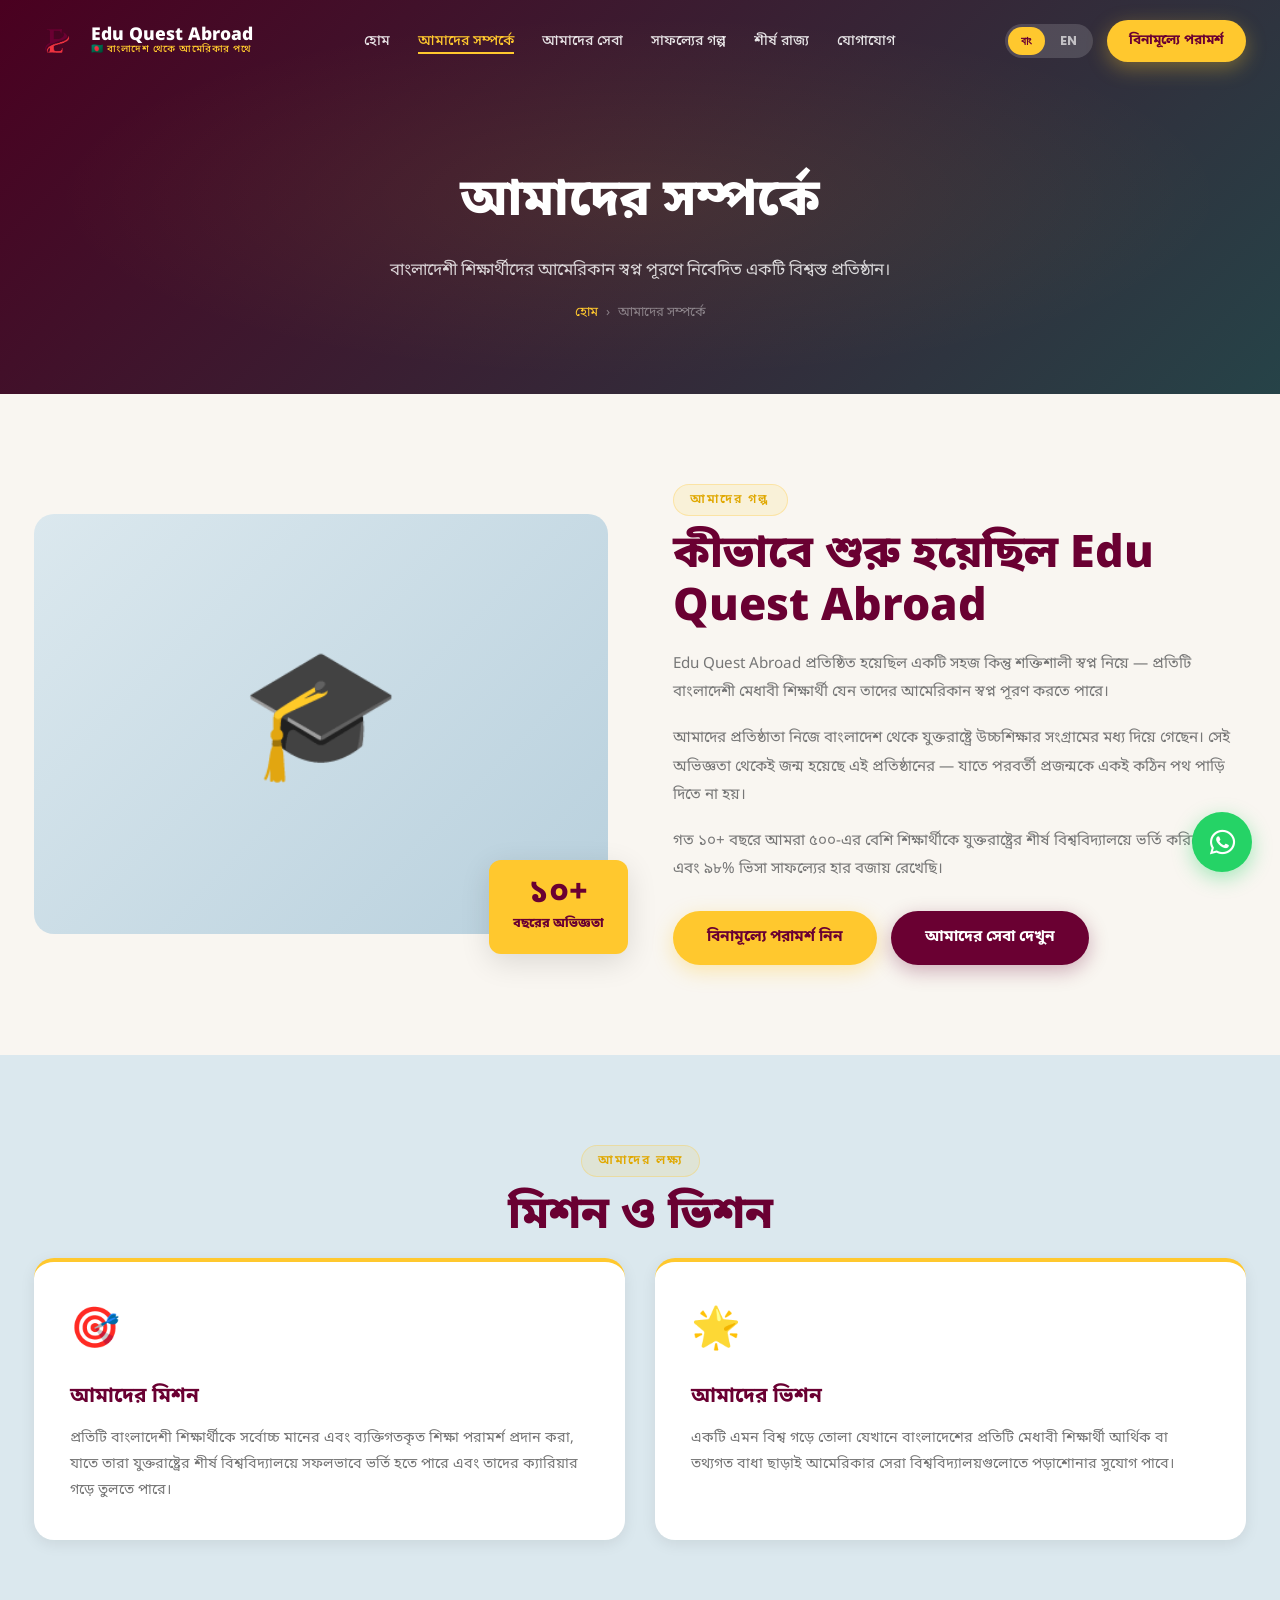
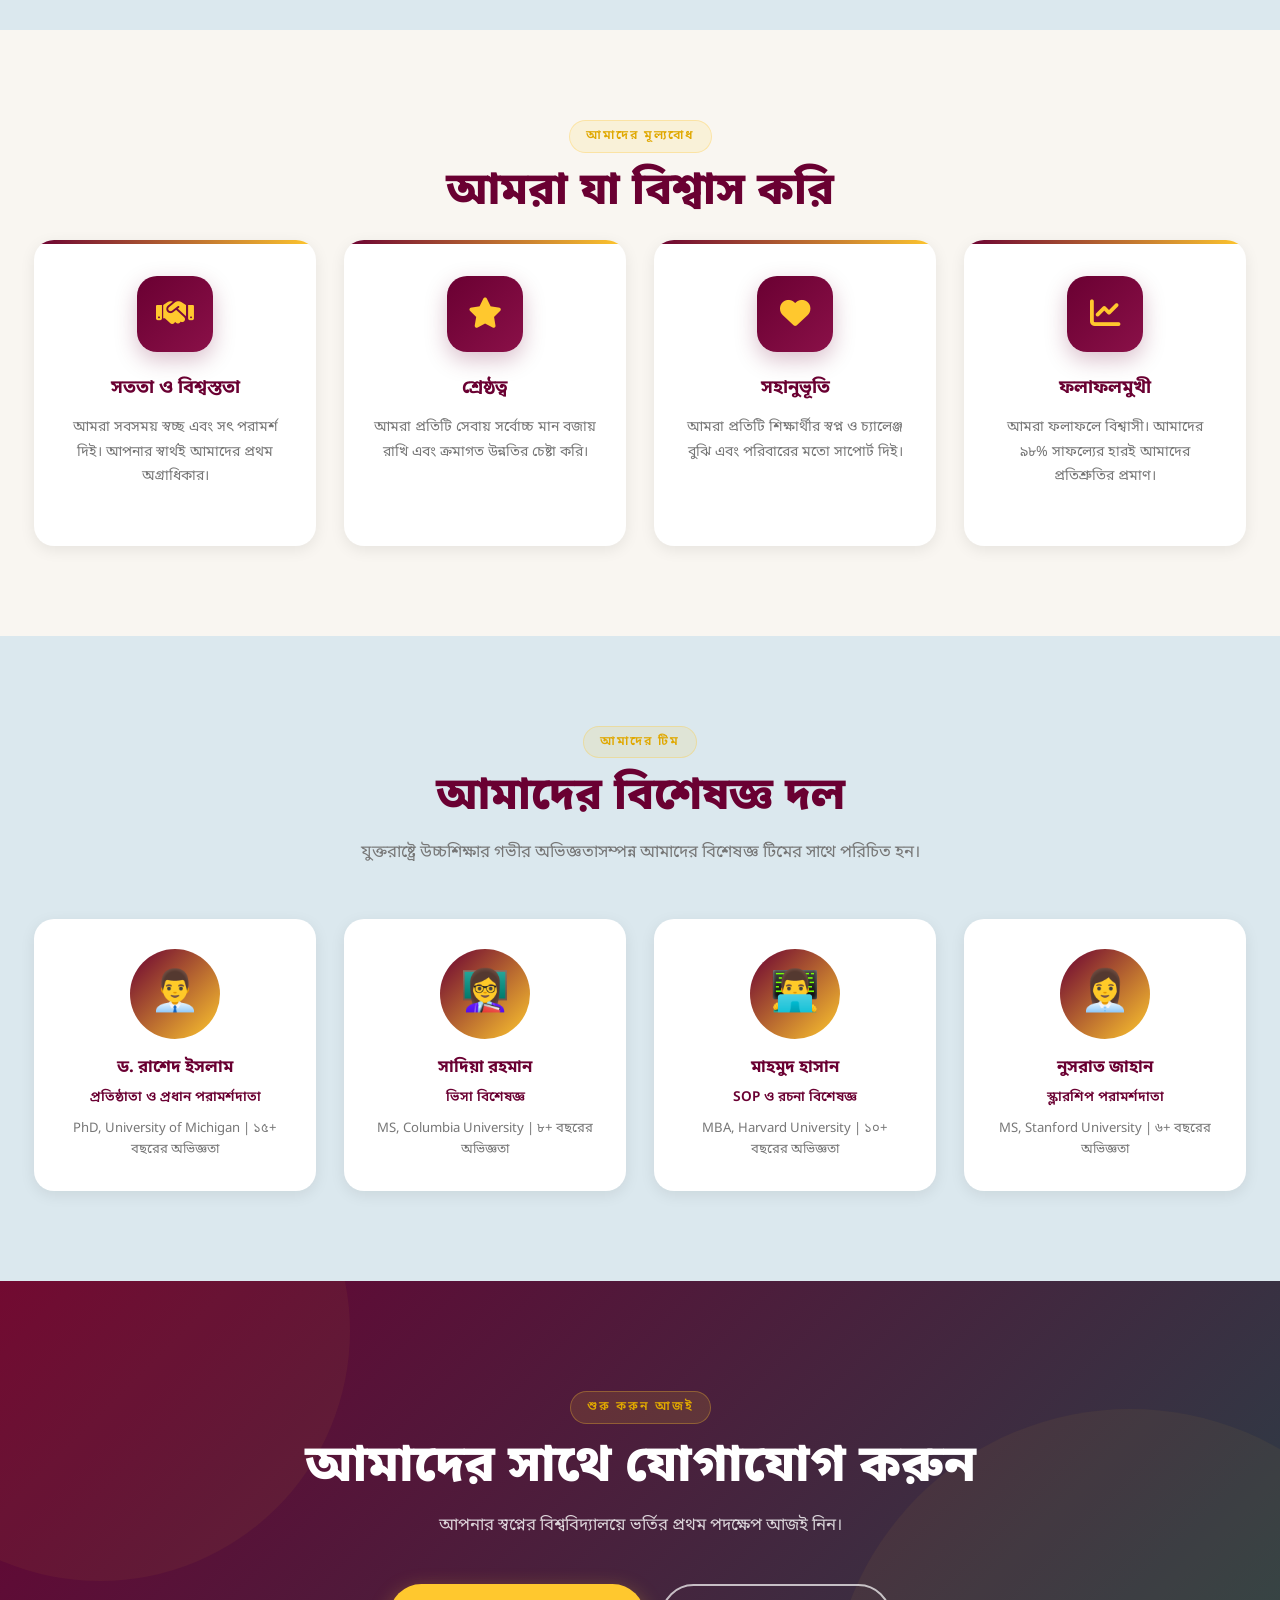
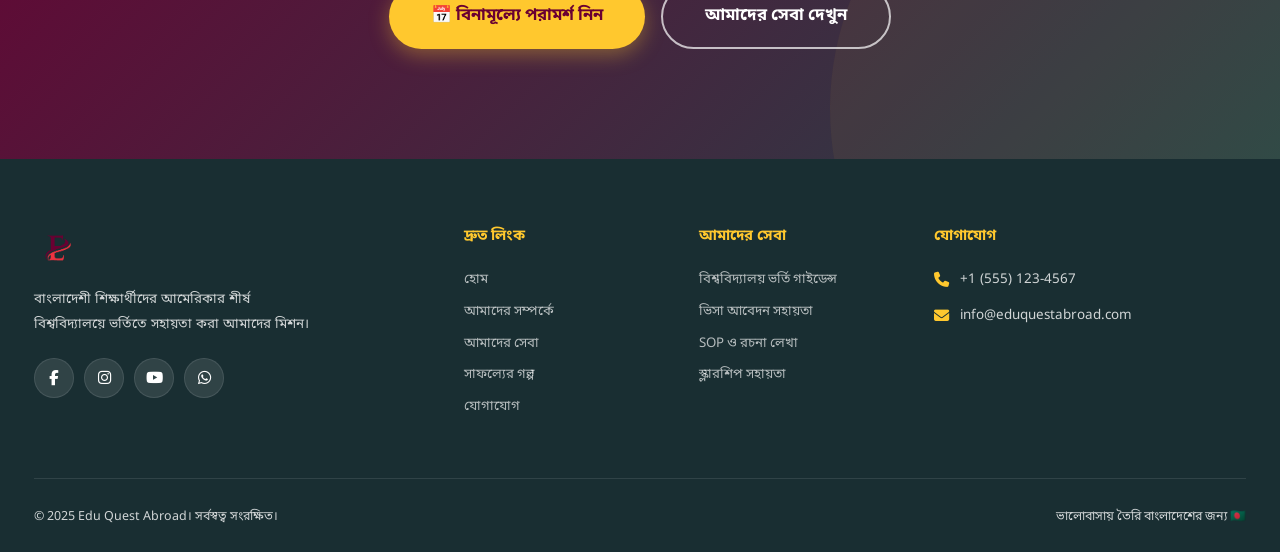
==== about.html @ dee0f1f0 "Initial commit — EduQuestAbroad website 6-page HTML/CSS/JS website for Edu Quest Abroad consultancy." ====
<!DOCTYPE html>
<html lang="bn">
<head>
  <meta charset="UTF-8" />
  <meta name="viewport" content="width=device-width, initial-scale=1.0" />
  <meta name="description" content="Edu Quest Abroad সম্পর্কে জানুন — আমাদের মিশন, ভিশন এবং অভিজ্ঞ টিম।" />
  <title>আমাদের সম্পর্কে | Edu Quest Abroad</title>
  <link rel="icon" type="image/png" href="Edu Quest Logo.png" />
  <link rel="preconnect" href="https://fonts.googleapis.com" />
  <link href="https://fonts.googleapis.com/css2?family=Noto+Sans+Bengali:wght@300;400;500;600;700;800&family=Poppins:wght@300;400;500;600;700;800&display=swap" rel="stylesheet" />
  <link rel="stylesheet" href="https://cdnjs.cloudflare.com/ajax/libs/font-awesome/6.5.0/css/all.min.css" />
  <link rel="stylesheet" href="assets/css/style.css" />
</head>
<body>

<!-- NAVBAR -->
<nav id="navbar">
  <div class="container nav-wrap">
    <a href="index.html" class="nav-logo">
      <img src="Edu Quest Logo Transparent.png" alt="Edu Quest Abroad Logo" />
      <div class="nav-logo-text">
        <span class="logo-name">Edu Quest Abroad</span>
        <span class="logo-sub" data-i18n="hero-badge">🇧🇩 বাংলাদেশ থেকে আমেরিকার পথে</span>
      </div>
    </a>
    <ul class="nav-links">
      <li><a href="index.html"            data-i18n="nav-home">হোম</a></li>
      <li><a href="about.html"            data-i18n="nav-about" class="active">আমাদের সম্পর্কে</a></li>
      <li><a href="services.html"         data-i18n="nav-services">আমাদের সেবা</a></li>
      <li><a href="success-stories.html"  data-i18n="nav-stories">সাফল্যের গল্প</a></li>
      <li><a href="top-states.html"       data-i18n="nav-states">শীর্ষ রাজ্য</a></li>
      <li><a href="contact.html"          data-i18n="nav-contact">যোগাযোগ</a></li>
    </ul>
    <div class="nav-right">
      <div class="lang-toggle">
        <button class="lang-btn active" data-lang="bn">বাং</button>
        <button class="lang-btn"        data-lang="en">EN</button>
      </div>
      <a href="contact.html" class="btn btn-gold nav-cta" data-i18n="nav-cta">বিনামূল্যে পরামর্শ</a>
      <button class="hamburger" id="hamburger"><span></span><span></span><span></span></button>
    </div>
  </div>
</nav>

<!-- Mobile Nav -->
<div class="mobile-nav" id="mobile-nav">
  <button class="mobile-nav-close" id="mobile-close">✕</button>
  <a href="index.html"           data-i18n="nav-home">হোম</a>
  <a href="about.html"           data-i18n="nav-about">আমাদের সম্পর্কে</a>
  <a href="services.html"        data-i18n="nav-services">আমাদের সেবা</a>
  <a href="success-stories.html" data-i18n="nav-stories">সাফল্যের গল্প</a>
  <a href="top-states.html"      data-i18n="nav-states">শীর্ষ রাজ্য</a>
  <a href="contact.html"         data-i18n="nav-contact">যোগাযোগ</a>
  <div class="mobile-lang">
    <button class="lang-btn active" data-lang="bn">বাংলা</button>
    <button class="lang-btn"        data-lang="en">English</button>
  </div>
</div>

<!-- PAGE HERO -->
<section class="page-hero">
  <div class="container">
    <h1>আমাদের সম্পর্কে</h1>
    <p>বাংলাদেশী শিক্ষার্থীদের আমেরিকান স্বপ্ন পূরণে নিবেদিত একটি বিশ্বস্ত প্রতিষ্ঠান।</p>
    <div class="breadcrumb">
      <a href="index.html" data-i18n="nav-home">হোম</a>
      <span>›</span>
      <span data-i18n="nav-about">আমাদের সম্পর্কে</span>
    </div>
  </div>
</section>

<!-- OUR STORY -->
<section class="section-pad" style="background:var(--beige);">
  <div class="container">
    <div class="about-story">
      <div class="about-img-wrap reveal from-left">
        <div style="width:100%;height:420px;background:linear-gradient(135deg,var(--pale-blue),#b8d0dd);border-radius:20px;display:flex;align-items:center;justify-content:center;font-size:8rem;">🎓</div>
        <div class="about-badge-float">
          <span class="num">১০+</span>
          <span class="lbl">বছরের অভিজ্ঞতা</span>
        </div>
      </div>
      <div class="reveal from-right">
        <span class="section-eyebrow">আমাদের গল্প</span>
        <h2 class="section-title" style="text-align:left;">কীভাবে শুরু হয়েছিল Edu Quest Abroad</h2>
        <p style="color:var(--gray);line-height:1.85;margin-bottom:18px;font-size:.95rem;">
          Edu Quest Abroad প্রতিষ্ঠিত হয়েছিল একটি সহজ কিন্তু শক্তিশালী স্বপ্ন নিয়ে — প্রতিটি বাংলাদেশী মেধাবী শিক্ষার্থী যেন তাদের আমেরিকান স্বপ্ন পূরণ করতে পারে।
        </p>
        <p style="color:var(--gray);line-height:1.85;margin-bottom:18px;font-size:.95rem;">
          আমাদের প্রতিষ্ঠাতা নিজে বাংলাদেশ থেকে যুক্তরাষ্ট্রে উচ্চশিক্ষার সংগ্রামের মধ্য দিয়ে গেছেন। সেই অভিজ্ঞতা থেকেই জন্ম হয়েছে এই প্রতিষ্ঠানের — যাতে পরবর্তী প্রজন্মকে একই কঠিন পথ পাড়ি দিতে না হয়।
        </p>
        <p style="color:var(--gray);line-height:1.85;font-size:.95rem;">
          গত ১০+ বছরে আমরা ৫০০-এর বেশি শিক্ষার্থীকে যুক্তরাষ্ট্রের শীর্ষ বিশ্ববিদ্যালয়ে ভর্তি করিয়েছি এবং ৯৮% ভিসা সাফল্যের হার বজায় রেখেছি।
        </p>
        <div style="display:flex;gap:14px;margin-top:28px;flex-wrap:wrap;">
          <a href="contact.html" class="btn btn-gold">বিনামূল্যে পরামর্শ নিন</a>
          <a href="services.html" class="btn btn-maroon">আমাদের সেবা দেখুন</a>
        </div>
      </div>
    </div>
  </div>
</section>

<!-- MISSION & VISION -->
<section class="section-pad" style="background:var(--pale-blue);">
  <div class="container">
    <div class="text-center">
      <span class="section-eyebrow">আমাদের লক্ষ্য</span>
      <h2 class="section-title">মিশন ও ভিশন</h2>
    </div>
    <div class="mv-grid" style="margin-top:10px;">
      <div class="mv-card reveal">
        <div class="mv-icon">🎯</div>
        <h3>আমাদের মিশন</h3>
        <p>প্রতিটি বাংলাদেশী শিক্ষার্থীকে সর্বোচ্চ মানের এবং ব্যক্তিগতকৃত শিক্ষা পরামর্শ প্রদান করা, যাতে তারা যুক্তরাষ্ট্রের শীর্ষ বিশ্ববিদ্যালয়ে সফলভাবে ভর্তি হতে পারে এবং তাদের ক্যারিয়ার গড়ে তুলতে পারে।</p>
      </div>
      <div class="mv-card reveal d-2">
        <div class="mv-icon">🌟</div>
        <h3>আমাদের ভিশন</h3>
        <p>একটি এমন বিশ্ব গড়ে তোলা যেখানে বাংলাদেশের প্রতিটি মেধাবী শিক্ষার্থী আর্থিক বা তথ্যগত বাধা ছাড়াই আমেরিকার সেরা বিশ্ববিদ্যালয়গুলোতে পড়াশোনার সুযোগ পাবে।</p>
      </div>
    </div>
  </div>
</section>

<!-- VALUES -->
<section class="section-pad" style="background:var(--beige);">
  <div class="container">
    <div class="text-center">
      <span class="section-eyebrow">আমাদের মূল্যবোধ</span>
      <h2 class="section-title">আমরা যা বিশ্বাস করি</h2>
    </div>
    <div class="services-grid" style="margin-top:20px;">
      <div class="service-card reveal">
        <div class="svc-icon-wrap"><i class="fas fa-handshake"></i></div>
        <h3 class="svc-title">সততা ও বিশ্বস্ততা</h3>
        <p class="svc-desc">আমরা সবসময় স্বচ্ছ এবং সৎ পরামর্শ দিই। আপনার স্বার্থই আমাদের প্রথম অগ্রাধিকার।</p>
      </div>
      <div class="service-card reveal d-1">
        <div class="svc-icon-wrap"><i class="fas fa-star"></i></div>
        <h3 class="svc-title">শ্রেষ্ঠত্ব</h3>
        <p class="svc-desc">আমরা প্রতিটি সেবায় সর্বোচ্চ মান বজায় রাখি এবং ক্রমাগত উন্নতির চেষ্টা করি।</p>
      </div>
      <div class="service-card reveal d-2">
        <div class="svc-icon-wrap"><i class="fas fa-heart"></i></div>
        <h3 class="svc-title">সহানুভূতি</h3>
        <p class="svc-desc">আমরা প্রতিটি শিক্ষার্থীর স্বপ্ন ও চ্যালেঞ্জ বুঝি এবং পরিবারের মতো সাপোর্ট দিই।</p>
      </div>
      <div class="service-card reveal d-3">
        <div class="svc-icon-wrap"><i class="fas fa-chart-line"></i></div>
        <h3 class="svc-title">ফলাফলমুখী</h3>
        <p class="svc-desc">আমরা ফলাফলে বিশ্বাসী। আমাদের ৯৮% সাফল্যের হারই আমাদের প্রতিশ্রুতির প্রমাণ।</p>
      </div>
    </div>
  </div>
</section>

<!-- TEAM -->
<section class="section-pad" style="background:var(--pale-blue);">
  <div class="container">
    <div class="text-center">
      <span class="section-eyebrow">আমাদের টিম</span>
      <h2 class="section-title">আমাদের বিশেষজ্ঞ দল</h2>
      <p class="section-sub">যুক্তরাষ্ট্রে উচ্চশিক্ষার গভীর অভিজ্ঞতাসম্পন্ন আমাদের বিশেষজ্ঞ টিমের সাথে পরিচিত হন।</p>
    </div>
    <div class="team-grid">
      <div class="team-card reveal">
        <div class="team-avatar">👨‍💼</div>
        <h4>ড. রাশেদ ইসলাম</h4>
        <p style="color:var(--maroon);font-weight:600;font-size:.85rem;">প্রতিষ্ঠাতা ও প্রধান পরামর্শদাতা</p>
        <p style="font-size:.82rem;color:var(--gray);margin-top:8px;">PhD, University of Michigan | ১৫+ বছরের অভিজ্ঞতা</p>
      </div>
      <div class="team-card reveal d-1">
        <div class="team-avatar">👩‍🏫</div>
        <h4>সাদিয়া রহমান</h4>
        <p style="color:var(--maroon);font-weight:600;font-size:.85rem;">ভিসা বিশেষজ্ঞ</p>
        <p style="font-size:.82rem;color:var(--gray);margin-top:8px;">MS, Columbia University | ৮+ বছরের অভিজ্ঞতা</p>
      </div>
      <div class="team-card reveal d-2">
        <div class="team-avatar">👨‍💻</div>
        <h4>মাহমুদ হাসান</h4>
        <p style="color:var(--maroon);font-weight:600;font-size:.85rem;">SOP ও রচনা বিশেষজ্ঞ</p>
        <p style="font-size:.82rem;color:var(--gray);margin-top:8px;">MBA, Harvard University | ১০+ বছরের অভিজ্ঞতা</p>
      </div>
      <div class="team-card reveal d-3">
        <div class="team-avatar">👩‍💼</div>
        <h4>নুসরাত জাহান</h4>
        <p style="color:var(--maroon);font-weight:600;font-size:.85rem;">স্কলারশিপ পরামর্শদাতা</p>
        <p style="font-size:.82rem;color:var(--gray);margin-top:8px;">MS, Stanford University | ৬+ বছরের অভিজ্ঞতা</p>
      </div>
    </div>
  </div>
</section>

<!-- CTA -->
<section id="cta-final">
  <div class="container cta-inner">
    <span class="section-eyebrow">শুরু করুন আজই</span>
    <h2 class="section-title" style="color:white;">আমাদের সাথে যোগাযোগ করুন</h2>
    <p class="section-sub" style="color:rgba(255,255,255,.8);">আপনার স্বপ্নের বিশ্ববিদ্যালয়ে ভর্তির প্রথম পদক্ষেপ আজই নিন।</p>
    <div class="cta-btns">
      <a href="contact.html" class="btn btn-gold btn-lg">📅 বিনামূল্যে পরামর্শ নিন</a>
      <a href="services.html" class="btn btn-outline-white btn-lg">আমাদের সেবা দেখুন</a>
    </div>
  </div>
</section>

<!-- FOOTER -->
<footer>
  <div class="container">
    <div class="footer-top">
      <div class="footer-about">
        <img src="Edu Quest Logo Transparent.png" alt="Edu Quest Abroad" class="footer-logo" />
        <p data-i18n="foot-about">বাংলাদেশী শিক্ষার্থীদের আমেরিকার শীর্ষ বিশ্ববিদ্যালয়ে ভর্তিতে সহায়তা করা আমাদের মিশন।</p>
        <div class="footer-socials">
          <a href="#" class="soc-btn"><i class="fab fa-facebook-f"></i></a>
          <a href="#" class="soc-btn"><i class="fab fa-instagram"></i></a>
          <a href="#" class="soc-btn"><i class="fab fa-youtube"></i></a>
          <a href="#" class="soc-btn"><i class="fab fa-whatsapp"></i></a>
        </div>
      </div>
      <div>
        <h4 class="footer-heading" data-i18n="foot-links-h">দ্রুত লিংক</h4>
        <div class="footer-links">
          <a href="index.html"           data-i18n="nav-home">হোম</a>
          <a href="about.html"           data-i18n="nav-about">আমাদের সম্পর্কে</a>
          <a href="services.html"        data-i18n="nav-services">আমাদের সেবা</a>
          <a href="success-stories.html" data-i18n="nav-stories">সাফল্যের গল্প</a>
          <a href="contact.html"         data-i18n="nav-contact">যোগাযোগ</a>
        </div>
      </div>
      <div>
        <h4 class="footer-heading" data-i18n="foot-svc-h">আমাদের সেবা</h4>
        <div class="footer-links">
          <a href="services.html" data-i18n="svc-1-title">বিশ্ববিদ্যালয় ভর্তি গাইডেন্স</a>
          <a href="services.html" data-i18n="svc-2-title">ভিসা আবেদন সহায়তা</a>
          <a href="services.html" data-i18n="svc-3-title">SOP ও রচনা লেখা</a>
          <a href="services.html" data-i18n="svc-4-title">স্কলারশিপ সহায়তা</a>
        </div>
      </div>
      <div>
        <h4 class="footer-heading" data-i18n="foot-contact-h">যোগাযোগ</h4>
        <div class="contact-line"><i class="fas fa-phone"></i><span>+1 (555) 123-4567</span></div>
        <div class="contact-line"><i class="fas fa-envelope"></i><span>info@eduquestabroad.com</span></div>
      </div>
    </div>
    <div class="footer-bottom">
      <p data-i18n="foot-copy">© 2025 Edu Quest Abroad। সর্বস্বত্ব সংরক্ষিত।</p>
      <p data-i18n="foot-made">ভালোবাসায় তৈরি বাংলাদেশের জন্য 🇧🇩</p>
    </div>
  </div>
</footer>

<a href="https://wa.me/1234567890" class="wa-float" target="_blank"><i class="fab fa-whatsapp"></i></a>
<script src="assets/js/main.js"></script>
</body>
</html>
---- assets/css/style.css ----
/* ============================================================
   EduQuestAbroad — Main Stylesheet
   Color Palette:
   Maroon: #6A0032 | Gold: #FFC82E | Teal: #264348
   Charcoal: #333333 | Beige: #F9F6F1 | Pale Blue: #DBE8EE
   ============================================================ */

@import url('https://fonts.googleapis.com/css2?family=Noto+Sans+Bengali:wght@300;400;500;600;700;800&family=Poppins:wght@300;400;500;600;700;800&display=swap');

/* ─── ROOT VARIABLES ─────────────────────────────────────── */
:root {
  --maroon:      #6A0032;
  --maroon-d:    #4A0020;
  --maroon-l:    #8A1048;
  --gold:        #FFC82E;
  --gold-d:      #E0A800;
  --gold-l:      #FFD75E;
  --teal:        #264348;
  --teal-d:      #192e32;
  --teal-l:      #3a6068;
  --charcoal:    #333333;
  --beige:       #F9F6F1;
  --pale-blue:   #DBE8EE;
  --white:       #FFFFFF;
  --gray:        #777777;
  --gray-l:      #f0f0f0;

  --font-en:     'Poppins', sans-serif;
  --font-bn:     'Noto Sans Bengali', 'Poppins', sans-serif;

  --radius:      12px;
  --radius-lg:   20px;
  --radius-xl:   30px;
  --transition:  all 0.3s ease;
  --shadow-sm:   0 4px 15px rgba(0,0,0,.08);
  --shadow-md:   0 8px 30px rgba(0,0,0,.12);
  --shadow-lg:   0 20px 60px rgba(0,0,0,.18);
}

/* ─── RESET ──────────────────────────────────────────────── */
*, *::before, *::after { margin: 0; padding: 0; box-sizing: border-box; }
html   { scroll-behavior: smooth; font-size: 16px; }
body   { font-family: var(--font-bn); color: var(--charcoal); background: var(--beige); overflow-x: hidden; line-height: 1.65; }
img    { max-width: 100%; height: auto; display: block; }
a      { text-decoration: none; color: inherit; }
ul, ol { list-style: none; }
button { cursor: pointer; border: none; outline: none; background: none; }
input, textarea, select { outline: none; font-family: inherit; }

/* ─── UTILITIES ──────────────────────────────────────────── */
.container     { max-width: 1260px; margin: 0 auto; padding: 0 24px; }
.section-pad   { padding: 90px 0; }
.text-center   { text-align: center; }
.text-gold     { color: var(--gold); }
.text-maroon   { color: var(--maroon); }
.text-white    { color: var(--white); }
.fw-700        { font-weight: 700; }

.section-eyebrow {
  display: inline-block;
  font-size: .78rem;
  font-weight: 600;
  letter-spacing: 2px;
  text-transform: uppercase;
  color: var(--gold-d);
  background: rgba(255,200,46,.12);
  border: 1px solid rgba(255,200,46,.3);
  padding: 5px 16px;
  border-radius: 50px;
  margin-bottom: 14px;
}

.section-title {
  font-size: clamp(1.9rem, 4vw, 2.8rem);
  font-weight: 800;
  color: var(--maroon);
  line-height: 1.18;
  margin-bottom: 14px;
}

.section-sub {
  font-size: 1.05rem;
  color: var(--gray);
  max-width: 600px;
  margin: 0 auto 50px;
  line-height: 1.75;
}

/* ─── BUTTONS ────────────────────────────────────────────── */
.btn {
  display: inline-flex;
  align-items: center;
  gap: 9px;
  padding: 14px 34px;
  border-radius: 50px;
  font-size: .97rem;
  font-weight: 700;
  transition: var(--transition);
  font-family: var(--font-bn);
  white-space: nowrap;
}

.btn-gold {
  background: var(--gold);
  color: var(--maroon);
  box-shadow: 0 6px 20px rgba(255,200,46,.35);
}
.btn-gold:hover {
  background: var(--gold-d);
  transform: translateY(-4px);
  box-shadow: 0 12px 30px rgba(255,200,46,.45);
}

.btn-outline-white {
  background: transparent;
  border: 2px solid rgba(255,255,255,.7);
  color: var(--white);
}
.btn-outline-white:hover {
  background: var(--white);
  color: var(--maroon);
  border-color: var(--white);
  transform: translateY(-4px);
}

.btn-maroon {
  background: var(--maroon);
  color: var(--white);
  box-shadow: 0 6px 20px rgba(106,0,50,.3);
}
.btn-maroon:hover {
  background: var(--maroon-d);
  transform: translateY(-4px);
  box-shadow: 0 12px 30px rgba(106,0,50,.4);
}

.btn-teal {
  background: var(--teal);
  color: var(--white);
}
.btn-teal:hover {
  background: var(--teal-d);
  transform: translateY(-4px);
}

.btn-lg { padding: 17px 42px; font-size: 1.05rem; }

/* ─── NAVBAR ─────────────────────────────────────────────── */
#navbar {
  position: fixed;
  inset-inline: 0;
  top: 0;
  z-index: 1000;
  padding: 18px 0;
  transition: var(--transition);
}

#navbar.scrolled {
  background: rgba(74, 0, 32, .96);
  backdrop-filter: blur(14px);
  -webkit-backdrop-filter: blur(14px);
  box-shadow: 0 2px 25px rgba(0,0,0,.25);
  padding: 10px 0;
}

.nav-wrap {
  display: flex;
  align-items: center;
  justify-content: space-between;
  gap: 20px;
}

/* Logo */
.nav-logo {
  display: flex;
  align-items: center;
  gap: 11px;
  flex-shrink: 0;
}
.nav-logo img {
  height: 46px;
  width: auto;
}
.nav-logo-text {
  display: flex;
  flex-direction: column;
  line-height: 1;
}
.logo-name {
  font-size: 1.1rem;
  font-weight: 800;
  color: var(--white);
}
.logo-sub {
  font-size: .62rem;
  font-weight: 500;
  color: var(--gold);
  letter-spacing: .5px;
}

/* Nav links */
.nav-links {
  display: flex;
  align-items: center;
  gap: 28px;
}
.nav-links a {
  font-size: .88rem;
  font-weight: 500;
  color: rgba(255,255,255,.88);
  position: relative;
  padding-bottom: 3px;
  transition: var(--transition);
}
.nav-links a::after {
  content: '';
  position: absolute;
  bottom: 0; left: 0;
  width: 0; height: 2px;
  background: var(--gold);
  transition: var(--transition);
}
.nav-links a:hover,
.nav-links a.active { color: var(--gold); }
.nav-links a:hover::after,
.nav-links a.active::after { width: 100%; }

/* Nav right */
.nav-right {
  display: flex;
  align-items: center;
  gap: 14px;
  flex-shrink: 0;
}

/* Language toggle */
.lang-toggle {
  display: flex;
  background: rgba(255,255,255,.15);
  border-radius: 50px;
  padding: 3px;
  gap: 2px;
}
.lang-btn {
  padding: 5px 13px;
  border-radius: 50px;
  font-size: .78rem;
  font-weight: 700;
  color: rgba(255,255,255,.65);
  transition: var(--transition);
  font-family: var(--font-en);
}
.lang-btn.active {
  background: var(--gold);
  color: var(--maroon);
}

.nav-cta { padding: 10px 22px; font-size: .85rem; }

/* Hamburger */
.hamburger {
  display: none;
  flex-direction: column;
  gap: 5px;
  padding: 6px;
}
.hamburger span {
  width: 26px; height: 2.5px;
  background: var(--white);
  border-radius: 3px;
  transition: var(--transition);
  display: block;
}
.hamburger.open span:nth-child(1) { transform: rotate(45deg) translate(5px, 5px); }
.hamburger.open span:nth-child(2) { opacity: 0; }
.hamburger.open span:nth-child(3) { transform: rotate(-45deg) translate(5px, -5px); }

/* Mobile Drawer */
.mobile-nav {
  display: none;
  position: fixed;
  inset: 0;
  background: var(--maroon-d);
  z-index: 999;
  flex-direction: column;
  align-items: center;
  justify-content: center;
  gap: 28px;
}
.mobile-nav.open { display: flex; }
.mobile-nav a {
  color: var(--white);
  font-size: 1.5rem;
  font-weight: 700;
  transition: var(--transition);
}
.mobile-nav a:hover { color: var(--gold); }
.mobile-nav-close {
  position: absolute;
  top: 22px; right: 26px;
  font-size: 2.2rem;
  color: var(--white);
  line-height: 1;
}
.mobile-lang {
  display: flex;
  gap: 10px;
  margin-top: 10px;
}
.mobile-lang .lang-btn {
  padding: 8px 20px;
  font-size: .95rem;
  background: rgba(255,255,255,.12);
  color: var(--white);
}
.mobile-lang .lang-btn.active {
  background: var(--gold);
  color: var(--maroon);
}

/* ─── HERO ───────────────────────────────────────────────── */
#hero {
  position: relative;
  min-height: 100vh;
  display: flex;
  align-items: center;
  overflow: hidden;
  background: linear-gradient(135deg, var(--maroon-d) 0%, var(--teal) 55%, #1a3a3a 100%);
}

#hero-canvas {
  position: absolute;
  inset: 0;
  width: 100%; height: 100%;
  opacity: .55;
}

.hero-overlay {
  position: absolute;
  inset: 0;
  background: linear-gradient(to bottom,
    rgba(74,0,32,.35) 0%,
    transparent 40%,
    rgba(38,67,72,.45) 100%);
  pointer-events: none;
}

.hero-inner {
  position: relative;
  z-index: 10;
  width: 100%;
  display: grid;
  grid-template-columns: 220px 1fr 220px;
  align-items: flex-end;
  gap: 20px;
  padding: 130px 40px 40px;
  max-width: 1300px;
  margin: 0 auto;
}

.hero-char {
  display: flex;
  justify-content: center;
  align-items: flex-end;
  padding-bottom: 0;
}
.hero-char svg { filter: drop-shadow(0 20px 40px rgba(0,0,0,.4)); }
.hero-char.left  svg { animation: float 5s ease-in-out infinite; }
.hero-char.right svg { animation: float 5s ease-in-out infinite 1.5s; }

@keyframes float {
  0%, 100% { transform: translateY(0); }
  50%       { transform: translateY(-18px); }
}

.hero-center { text-align: center; padding-bottom: 60px; }

.hero-badge {
  display: inline-flex;
  align-items: center;
  gap: 7px;
  background: rgba(255,200,46,.18);
  border: 1px solid rgba(255,200,46,.5);
  padding: 6px 18px;
  border-radius: 50px;
  color: var(--gold-l);
  font-size: .82rem;
  font-weight: 600;
  margin-bottom: 22px;
  animation: badge-pulse 2.5s ease-in-out infinite;
}
.hero-badge i { font-size: .75rem; }

@keyframes badge-pulse {
  0%, 100% { box-shadow: 0 0 0 0 rgba(255,200,46,.25); }
  50%       { box-shadow: 0 0 0 10px rgba(255,200,46,0); }
}

.hero-title {
  font-size: clamp(2.1rem, 5vw, 3.8rem);
  font-weight: 800;
  color: var(--white);
  line-height: 1.13;
  margin-bottom: 22px;
}
.hero-title .gold-word {
  color: var(--gold);
  position: relative;
}
.hero-title .gold-word::after {
  content: '';
  position: absolute;
  left: 0; bottom: 2px; right: 0;
  height: 3px;
  background: var(--gold);
  border-radius: 2px;
  opacity: .4;
}

.hero-sub {
  font-size: 1.05rem;
  color: rgba(255,255,255,.82);
  max-width: 520px;
  margin: 0 auto 36px;
  line-height: 1.85;
}

.hero-btns {
  display: flex;
  gap: 14px;
  justify-content: center;
  flex-wrap: wrap;
  margin-bottom: 40px;
}

.hero-trust {
  display: flex;
  align-items: center;
  justify-content: center;
  gap: 22px;
  flex-wrap: wrap;
}
.trust-item {
  display: flex;
  align-items: center;
  gap: 7px;
  color: rgba(255,255,255,.7);
  font-size: .82rem;
}
.trust-item i { color: var(--gold); }

/* Floating decorative elements */
.hero-deco {
  position: absolute;
  pointer-events: none;
  z-index: 6;
}
.deco-plane {
  top: 18%;
  animation: fly 14s linear infinite;
  font-size: 2rem;
  opacity: .7;
}
@keyframes fly {
  0%   { left: -80px; }
  100% { left: calc(100% + 80px); }
}
.deco-star { font-size: 1.5rem; opacity: .6; }
.deco-star-1 { top: 14%; left: 8%;  animation: twinkle 2.8s ease-in-out infinite; }
.deco-star-2 { top: 55%; right: 9%; animation: twinkle 2.8s ease-in-out infinite .8s; }
.deco-star-3 { top: 30%; right: 4%; animation: twinkle 2.8s ease-in-out infinite 1.5s; }
.deco-cap    { top: 22%; right: 18%; font-size: 2.2rem; animation: float 5.5s ease-in-out infinite .5s; opacity:.7; }
.deco-globe  { bottom: 22%; left: 6%; font-size: 2rem; animation: float 6s ease-in-out infinite 1s; opacity:.6; }
.deco-book   { bottom: 28%; right: 22%; font-size: 1.8rem; animation: float 4.5s ease-in-out infinite .3s; opacity:.6; }

@keyframes twinkle {
  0%, 100% { opacity: .6; transform: scale(1); }
  50%       { opacity: .15; transform: scale(.75); }
}

.scroll-hint {
  position: absolute;
  bottom: 28px; left: 50%;
  transform: translateX(-50%);
  z-index: 10;
  display: flex;
  flex-direction: column;
  align-items: center;
  gap: 6px;
  color: rgba(255,255,255,.5);
  font-size: .72rem;
  letter-spacing: 1px;
  animation: scroll-bob 2s ease-in-out infinite;
}
.scroll-line {
  width: 1px; height: 36px;
  background: linear-gradient(to bottom, transparent, rgba(255,255,255,.45));
}
@keyframes scroll-bob {
  0%, 100% { transform: translateX(-50%) translateY(0); }
  50%       { transform: translateX(-50%) translateY(8px); }
}

/* ─── STATS BAR ──────────────────────────────────────────── */
.stats-bar {
  background: var(--maroon);
  padding: 32px 0;
  position: relative;
}
.stats-bar::before {
  content: '';
  position: absolute;
  top: 0; left: 0; right: 0;
  height: 4px;
  background: linear-gradient(to right, var(--gold), var(--maroon-l), var(--gold));
}
.stats-grid {
  display: grid;
  grid-template-columns: repeat(4, 1fr);
  text-align: center;
  gap: 10px;
}
.stat-item {
  padding: 10px 15px;
  border-right: 1px solid rgba(255,255,255,.15);
}
.stat-item:last-child { border-right: none; }
.stat-num {
  font-size: clamp(2rem, 4vw, 2.8rem);
  font-weight: 800;
  color: var(--gold);
  line-height: 1;
  font-family: var(--font-en);
}
.stat-label { font-size: .83rem; color: rgba(255,255,255,.8); margin-top: 5px; }

/* ─── SERVICES ───────────────────────────────────────────── */
#services { background: var(--beige); }

.services-grid {
  display: grid;
  grid-template-columns: repeat(auto-fit, minmax(255px, 1fr));
  gap: 28px;
}

.service-card {
  background: var(--white);
  border-radius: var(--radius-lg);
  padding: 36px 28px 30px;
  text-align: center;
  position: relative;
  overflow: hidden;
  transition: var(--transition);
  box-shadow: var(--shadow-sm);
  border-bottom: 4px solid transparent;
}
.service-card::before {
  content: '';
  position: absolute;
  top: 0; left: 0; right: 0;
  height: 4px;
  background: linear-gradient(90deg, var(--maroon), var(--gold));
}
.service-card:hover {
  transform: translateY(-12px);
  box-shadow: 0 20px 50px rgba(106,0,50,.14);
  border-bottom-color: var(--gold);
}

.svc-icon-wrap {
  width: 76px; height: 76px;
  border-radius: 20px;
  background: linear-gradient(135deg, var(--maroon), var(--maroon-l));
  display: flex; align-items: center; justify-content: center;
  margin: 0 auto 22px;
  font-size: 1.9rem;
  color: var(--gold);
  box-shadow: 0 8px 22px rgba(106,0,50,.25);
  transition: var(--transition);
}
.service-card:hover .svc-icon-wrap {
  background: linear-gradient(135deg, var(--gold), var(--gold-d));
  color: var(--maroon);
  transform: rotate(8deg) scale(1.1);
}

.svc-title { font-size: 1.15rem; font-weight: 700; color: var(--maroon); margin-bottom: 12px; }
.svc-desc  { font-size: .88rem; color: var(--gray); line-height: 1.75; margin-bottom: 22px; }

.svc-link {
  color: var(--maroon);
  font-size: .88rem;
  font-weight: 600;
  display: inline-flex;
  align-items: center;
  gap: 5px;
  transition: var(--transition);
}
.svc-link:hover { color: var(--gold-d); gap: 10px; }

/* ─── WHY CHOOSE US ──────────────────────────────────────── */
#why-us {
  background: linear-gradient(135deg, var(--teal) 0%, var(--maroon-d) 100%);
  position: relative;
  overflow: hidden;
}
#why-us::before {
  content: '';
  position: absolute;
  inset: 0;
  background:
    radial-gradient(ellipse at 20% 50%, rgba(255,200,46,.06) 0%, transparent 55%),
    radial-gradient(ellipse at 80% 20%, rgba(106,0,50,.2) 0%, transparent 50%);
  pointer-events: none;
}

.why-grid {
  display: grid;
  grid-template-columns: 1fr 1fr;
  gap: 70px;
  align-items: center;
}

.why-left .section-title { color: var(--white); text-align: left; }
.why-left .section-sub   { color: rgba(255,255,255,.7); text-align: left; margin-left: 0; }

.feature-list { display: flex; flex-direction: column; gap: 18px; }

.feature-item {
  display: flex;
  gap: 16px;
  align-items: flex-start;
  background: rgba(255,255,255,.07);
  border: 1px solid rgba(255,255,255,.1);
  border-radius: var(--radius);
  padding: 20px;
  backdrop-filter: blur(8px);
  transition: var(--transition);
}
.feature-item:hover {
  background: rgba(255,200,46,.1);
  border-color: rgba(255,200,46,.3);
  transform: translateX(8px);
}
.feat-icon {
  width: 50px; height: 50px;
  border-radius: 12px;
  background: var(--gold);
  display: flex; align-items: center; justify-content: center;
  font-size: 1.3rem;
  color: var(--maroon);
  flex-shrink: 0;
}
.feat-text h4 { color: var(--white); font-size: .97rem; font-weight: 700; margin-bottom: 4px; }
.feat-text p  { color: rgba(255,255,255,.68); font-size: .84rem; line-height: 1.6; }

/* Right side — stacked 3-D cards */
.why-right { position: relative; }
.cards-scene {
  position: relative;
  height: 430px;
  perspective: 1200px;
}
.card-3d {
  position: absolute;
  width: 270px;
  background: var(--white);
  border-radius: var(--radius-lg);
  padding: 26px;
  box-shadow: 0 25px 60px rgba(0,0,0,.32);
  transition: transform .5s ease;
}
.card-3d:hover { transform: rotateY(-12deg) rotateX(5deg) translateZ(18px) !important; }

.card-3d-1 { top: 0;   left: 0;   transform: rotate(-4deg) translateZ(0); z-index: 3; }
.card-3d-2 { top: 95px; left: 70px; transform: rotate(2deg) translateZ(0); z-index: 2; }
.card-3d-3 { top: 195px; left: 30px; transform: rotate(-2deg) translateZ(0); z-index: 1; }

.card-3d-img {
  width: 100%; height: 110px;
  border-radius: 10px;
  display: flex; align-items: center; justify-content: center;
  font-size: 2.8rem;
  margin-bottom: 16px;
}
.card-3d-1 .card-3d-img { background: linear-gradient(135deg, #DBE8EE, #b8d4e0); }
.card-3d-2 .card-3d-img { background: linear-gradient(135deg, #F9F6F1, #efe8db); }
.card-3d-3 .card-3d-img { background: linear-gradient(135deg, #f0e8f5, #e0cce8); }

.card-3d h4 { font-size: .95rem; color: var(--maroon); font-weight: 700; margin-bottom: 6px; }
.card-3d p  { font-size: .8rem; color: var(--gray); }

/* ─── HOW IT WORKS ───────────────────────────────────────── */
#how { background: var(--beige); }

.steps-wrapper {
  display: grid;
  grid-template-columns: repeat(3, 1fr);
  gap: 30px;
  position: relative;
}
.steps-wrapper::before {
  content: '';
  position: absolute;
  top: 47px;
  left: calc(16.67% + 20px);
  right: calc(16.67% + 20px);
  height: 2px;
  background: linear-gradient(to right, var(--gold), var(--maroon), var(--gold));
}

.step-item { text-align: center; position: relative; }

.step-num {
  width: 84px; height: 84px;
  border-radius: 50%;
  background: linear-gradient(135deg, var(--maroon), var(--maroon-l));
  color: var(--white);
  font-size: 2rem;
  font-weight: 800;
  display: flex; align-items: center; justify-content: center;
  margin: 0 auto 20px;
  box-shadow: 0 8px 25px rgba(106,0,50,.3);
  position: relative;
  font-family: var(--font-en);
}
.step-num::after {
  content: '';
  position: absolute;
  inset: -5px;
  border-radius: 50%;
  border: 2px dashed rgba(255,200,46,.5);
  animation: spin-ring 10s linear infinite;
}
@keyframes spin-ring {
  to { transform: rotate(360deg); }
}

.step-emoji { font-size: 2.2rem; margin-bottom: 14px; }
.step-item h3 { font-size: 1.08rem; color: var(--maroon); font-weight: 700; margin-bottom: 10px; }
.step-item p  { font-size: .87rem; color: var(--gray); line-height: 1.72; }

/* ─── TESTIMONIALS ───────────────────────────────────────── */
#testimonials { background: var(--pale-blue); overflow: hidden; }

.testi-track { overflow: hidden; position: relative; }
.testi-track::before,
.testi-track::after {
  content: '';
  position: absolute;
  top: 0; bottom: 0;
  width: 80px;
  z-index: 2;
  pointer-events: none;
}
.testi-track::before { left: 0; background: linear-gradient(to right, var(--pale-blue), transparent); }
.testi-track::after  { right: 0; background: linear-gradient(to left, var(--pale-blue), transparent); }

.testi-inner {
  display: flex;
  gap: 24px;
  width: max-content;
  animation: scroll-track 35s linear infinite;
}
.testi-inner:hover { animation-play-state: paused; }

@keyframes scroll-track {
  from { transform: translateX(0); }
  to   { transform: translateX(-50%); }
}

.testi-card {
  min-width: 320px;
  background: var(--white);
  border-radius: var(--radius-lg);
  padding: 30px;
  box-shadow: var(--shadow-sm);
  flex-shrink: 0;
  transition: var(--transition);
}
.testi-card:hover { transform: translateY(-6px); box-shadow: var(--shadow-md); }

.testi-stars { color: var(--gold); font-size: .9rem; margin-bottom: 14px; }

.testi-quote {
  font-size: .88rem;
  color: var(--charcoal);
  line-height: 1.8;
  font-style: italic;
  margin-bottom: 20px;
  position: relative;
  padding-left: 20px;
}
.testi-quote::before {
  content: '"';
  position: absolute;
  left: 0; top: -5px;
  font-size: 2.5rem;
  color: var(--gold);
  font-style: normal;
  line-height: 1;
}

.testi-author { display: flex; align-items: center; gap: 12px; }
.testi-avatar {
  width: 48px; height: 48px;
  border-radius: 50%;
  background: linear-gradient(135deg, var(--maroon), var(--gold));
  display: flex; align-items: center; justify-content: center;
  color: var(--white);
  font-weight: 700;
  font-size: 1rem;
  flex-shrink: 0;
}
.testi-info h4 { font-size: .93rem; color: var(--maroon); font-weight: 700; }
.testi-info p  { font-size: .78rem; color: var(--gray); }

/* ─── TOP STATES ─────────────────────────────────────────── */
#states { background: var(--beige); }

.states-grid {
  display: grid;
  grid-template-columns: repeat(auto-fit, minmax(190px, 1fr));
  gap: 22px;
}

.state-card {
  border-radius: var(--radius-lg);
  overflow: hidden;
  height: 220px;
  position: relative;
  cursor: pointer;
  transition: var(--transition);
  box-shadow: var(--shadow-sm);
}
.state-card:hover {
  transform: translateY(-10px) scale(1.03);
  box-shadow: 0 18px 50px rgba(106,0,50,.22);
}

.state-bg-emoji {
  position: absolute;
  inset: 0;
  display: flex; align-items: center; justify-content: center;
  font-size: 6rem;
  opacity: .12;
}
.state-grad { position: absolute; inset: 0; }
.sc-1 .state-grad { background: linear-gradient(145deg, #1a3560, #2a6099); }
.sc-2 .state-grad { background: linear-gradient(145deg, #1a1c30, #2d3a70); }
.sc-3 .state-grad { background: linear-gradient(145deg, #1b3e2a, #2d6a4f); }
.sc-4 .state-grad { background: linear-gradient(145deg, #7f1d1d, #b91c1c); }
.sc-5 .state-grad { background: linear-gradient(145deg, #1a3550, #0e2a42); }

.state-content {
  position: relative; z-index: 2;
  height: 100%;
  display: flex; flex-direction: column;
  align-items: center; justify-content: center;
  text-align: center;
  padding: 20px;
  color: var(--white);
}
.state-flag  { font-size: 2.6rem; margin-bottom: 10px; }
.state-name  { font-size: 1.15rem; font-weight: 800; margin-bottom: 5px; }
.state-unis  { font-size: .78rem; opacity: .85; }

/* ─── VIDEO SECTION ──────────────────────────────────────── */
#video-sec { background: var(--teal); }

.vid-grid {
  display: grid;
  grid-template-columns: 1fr 1fr;
  gap: 65px;
  align-items: center;
}
.vid-text .section-title { color: var(--white); text-align: left; }
.vid-text .section-sub   { color: rgba(255,255,255,.72); text-align: left; margin-left: 0; }

.vid-box {
  position: relative;
  border-radius: var(--radius-xl);
  overflow: hidden;
  box-shadow: 0 25px 70px rgba(0,0,0,.4);
}
.vid-box video { width: 100%; display: block; }

.vid-overlay {
  position: absolute;
  inset: 0;
  background: rgba(74,0,32,.4);
  display: flex; align-items: center; justify-content: center;
  cursor: pointer;
  transition: var(--transition);
}
.vid-overlay:hover { background: rgba(74,0,32,.2); }

.play-btn {
  width: 72px; height: 72px;
  border-radius: 50%;
  background: var(--gold);
  display: flex; align-items: center; justify-content: center;
  font-size: 1.6rem;
  color: var(--maroon);
  transition: var(--transition);
  animation: play-pulse 2s ease-in-out infinite;
}
.play-btn:hover { transform: scale(1.12); }
@keyframes play-pulse {
  0%, 100% { box-shadow: 0 0 0 0 rgba(255,200,46,.35); }
  50%       { box-shadow: 0 0 0 20px rgba(255,200,46,0); }
}

/* ─── FINAL CTA ──────────────────────────────────────────── */
#cta-final {
  background: linear-gradient(135deg, var(--maroon) 0%, var(--teal) 100%);
  text-align: center;
  padding: 110px 0;
  position: relative;
  overflow: hidden;
}
#cta-final::before,
#cta-final::after {
  content: '';
  position: absolute;
  border-radius: 50%;
  background: rgba(255,200,46,.05);
  pointer-events: none;
}
#cta-final::before { width: 500px; height: 500px; top: -200px; left: -150px; animation: cta-blob 8s ease-in-out infinite; }
#cta-final::after  { width: 600px; height: 600px; bottom: -250px; right: -150px; animation: cta-blob 8s ease-in-out infinite 4s; }
@keyframes cta-blob {
  0%, 100% { transform: scale(1); }
  50%       { transform: scale(1.2); }
}

.cta-inner { position: relative; z-index: 2; }
.cta-inner .section-title { color: var(--white); font-size: clamp(2rem, 5vw, 3.2rem); }
.cta-inner .section-sub   { color: rgba(255,255,255,.8); margin-bottom: 42px; }
.cta-btns  { display: flex; gap: 16px; justify-content: center; flex-wrap: wrap; }

/* ─── FOOTER ─────────────────────────────────────────────── */
footer {
  background: var(--teal-d);
  color: rgba(255,255,255,.8);
  padding: 65px 0 24px;
}

.footer-top {
  display: grid;
  grid-template-columns: 2fr 1fr 1fr 1.6fr;
  gap: 40px;
  padding-bottom: 50px;
  border-bottom: 1px solid rgba(255,255,255,.1);
  margin-bottom: 28px;
}

.footer-logo { height: 48px; margin-bottom: 16px; }
.footer-about p { font-size: .84rem; line-height: 1.85; max-width: 280px; }

.footer-socials { display: flex; gap: 10px; margin-top: 20px; }
.soc-btn {
  width: 40px; height: 40px;
  border-radius: 50%;
  background: rgba(255,255,255,.1);
  border: 1px solid rgba(255,255,255,.1);
  display: flex; align-items: center; justify-content: center;
  color: var(--white);
  font-size: .95rem;
  transition: var(--transition);
}
.soc-btn:hover { background: var(--gold); color: var(--maroon); border-color: var(--gold); transform: translateY(-3px); }

.footer-heading { font-size: .93rem; font-weight: 700; color: var(--gold); margin-bottom: 20px; }
.footer-links a {
  display: block;
  font-size: .83rem;
  color: rgba(255,255,255,.68);
  margin-bottom: 10px;
  transition: var(--transition);
}
.footer-links a:hover { color: var(--gold); padding-left: 5px; }

.contact-line {
  display: flex; align-items: flex-start; gap: 10px;
  margin-bottom: 14px; font-size: .84rem;
}
.contact-line i { color: var(--gold); margin-top: 3px; font-size: .95rem; min-width: 16px; }

.footer-bottom {
  display: flex;
  align-items: center;
  justify-content: space-between;
  flex-wrap: wrap;
  gap: 10px;
  font-size: .78rem;
}
.footer-bottom a { color: var(--gold); }

/* ─── WHATSAPP FLOAT ─────────────────────────────────────── */
.wa-float {
  position: fixed;
  bottom: 28px; right: 28px;
  z-index: 990;
  width: 60px; height: 60px;
  border-radius: 50%;
  background: #25D366;
  display: flex; align-items: center; justify-content: center;
  color: var(--white);
  font-size: 1.8rem;
  box-shadow: 0 6px 20px rgba(37,211,102,.4);
  transition: var(--transition);
  animation: wa-pulse 2.5s ease-in-out infinite;
}
.wa-float:hover { transform: scale(1.1); box-shadow: 0 10px 30px rgba(37,211,102,.5); }
@keyframes wa-pulse {
  0%, 100% { box-shadow: 0 6px 20px rgba(37,211,102,.4), 0 0 0 0 rgba(37,211,102,.25); }
  50%       { box-shadow: 0 6px 20px rgba(37,211,102,.4), 0 0 0 14px rgba(37,211,102,0); }
}

/* ─── SCROLL REVEAL ──────────────────────────────────────── */
.reveal { opacity: 0; transform: translateY(35px); transition: opacity .7s ease, transform .7s ease; }
.reveal.from-left  { transform: translateX(-40px); }
.reveal.from-right { transform: translateX(40px); }
.reveal.visible { opacity: 1; transform: translate(0, 0); }

/* delay helpers */
.d-1 { transition-delay: .1s; }
.d-2 { transition-delay: .2s; }
.d-3 { transition-delay: .3s; }
.d-4 { transition-delay: .4s; }
.d-5 { transition-delay: .5s; }

/* ─── PAGE HERO (inner pages) ────────────────────────────── */
.page-hero {
  padding: 160px 0 70px;
  background: linear-gradient(135deg, var(--maroon-d) 0%, var(--teal) 100%);
  text-align: center;
  color: var(--white);
  position: relative;
  overflow: hidden;
}
.page-hero::before {
  content: '';
  position: absolute; inset: 0;
  background: radial-gradient(ellipse at center, rgba(255,200,46,.08) 0%, transparent 65%);
}
.page-hero h1 { font-size: clamp(2rem, 5vw, 3.2rem); font-weight: 800; margin-bottom: 14px; position: relative; }
.page-hero p  { font-size: 1.05rem; color: rgba(255,255,255,.8); position: relative; max-width: 600px; margin: 0 auto; }

/* Breadcrumb */
.breadcrumb {
  display: flex;
  justify-content: center;
  gap: 8px;
  font-size: .82rem;
  color: rgba(255,255,255,.6);
  margin-top: 16px;
  position: relative;
}
.breadcrumb a { color: var(--gold); }
.breadcrumb span { color: rgba(255,255,255,.4); }

/* ─── ABOUT PAGE ─────────────────────────────────────────── */
.about-story {
  display: grid;
  grid-template-columns: 1fr 1fr;
  gap: 65px;
  align-items: center;
}
.about-img-wrap {
  position: relative;
  border-radius: var(--radius-xl);
  overflow: visible;
}
.about-img-wrap img {
  width: 100%;
  border-radius: var(--radius-xl);
  box-shadow: var(--shadow-lg);
}
.about-badge-float {
  position: absolute;
  bottom: -20px; right: -20px;
  background: var(--gold);
  color: var(--maroon);
  border-radius: var(--radius);
  padding: 18px 24px;
  font-weight: 800;
  text-align: center;
  box-shadow: var(--shadow-md);
}
.about-badge-float .num { font-size: 2rem; display: block; line-height: 1; }
.about-badge-float .lbl { font-size: .8rem; }

.mv-grid {
  display: grid;
  grid-template-columns: 1fr 1fr;
  gap: 30px;
}
.mv-card {
  background: var(--white);
  border-radius: var(--radius-lg);
  padding: 36px;
  box-shadow: var(--shadow-sm);
  border-top: 4px solid var(--gold);
  transition: var(--transition);
}
.mv-card:hover { transform: translateY(-8px); box-shadow: var(--shadow-md); }
.mv-card .mv-icon { font-size: 2.5rem; margin-bottom: 16px; }
.mv-card h3 { font-size: 1.3rem; color: var(--maroon); font-weight: 700; margin-bottom: 12px; }
.mv-card p  { font-size: .9rem; color: var(--gray); line-height: 1.8; }

/* Team */
.team-grid {
  display: grid;
  grid-template-columns: repeat(auto-fit, minmax(230px, 1fr));
  gap: 28px;
}
.team-card {
  background: var(--white);
  border-radius: var(--radius-lg);
  padding: 30px;
  text-align: center;
  box-shadow: var(--shadow-sm);
  transition: var(--transition);
}
.team-card:hover { transform: translateY(-8px); box-shadow: var(--shadow-md); }
.team-avatar {
  width: 90px; height: 90px;
  border-radius: 50%;
  background: linear-gradient(135deg, var(--maroon), var(--gold));
  display: flex; align-items: center; justify-content: center;
  font-size: 2.5rem;
  margin: 0 auto 16px;
}
.team-card h4 { font-size: 1.05rem; color: var(--maroon); font-weight: 700; margin-bottom: 5px; }
.team-card p  { font-size: .83rem; color: var(--gray); }

/* ─── SERVICES PAGE ──────────────────────────────────────── */
.svc-detail-card {
  display: grid;
  grid-template-columns: 1fr 1fr;
  gap: 55px;
  align-items: center;
  background: var(--white);
  border-radius: var(--radius-xl);
  padding: 50px;
  box-shadow: var(--shadow-sm);
  margin-bottom: 30px;
  transition: var(--transition);
}
.svc-detail-card:hover { box-shadow: var(--shadow-md); transform: translateY(-4px); }
.svc-detail-card.reverse { direction: rtl; }
.svc-detail-card.reverse > * { direction: ltr; }

.svc-detail-icon-big {
  width: 100%;
  height: 220px;
  border-radius: var(--radius-lg);
  display: flex; align-items: center; justify-content: center;
  font-size: 6rem;
}
.svc-bg-1 { background: linear-gradient(135deg, #DBE8EE, #b8d4e0); }
.svc-bg-2 { background: linear-gradient(135deg, #F9F6F1, #f0e4cc); }
.svc-bg-3 { background: linear-gradient(135deg, #f0eef9, #d8d0f0); }
.svc-bg-4 { background: linear-gradient(135deg, #e8f5e9, #c8e6c9); }

.svc-detail-text h2 { font-size: 1.7rem; color: var(--maroon); font-weight: 800; margin-bottom: 14px; }
.svc-detail-text p  { font-size: .9rem; color: var(--gray); line-height: 1.8; margin-bottom: 20px; }
.svc-detail-text ul { display: flex; flex-direction: column; gap: 10px; margin-bottom: 25px; }
.svc-detail-text li {
  display: flex; gap: 10px; align-items: flex-start;
  font-size: .88rem; color: var(--charcoal);
}
.svc-detail-text li i { color: var(--gold-d); margin-top: 3px; }

/* ─── SUCCESS STORIES PAGE ───────────────────────────────── */
.stories-grid {
  display: grid;
  grid-template-columns: repeat(auto-fill, minmax(300px, 1fr));
  gap: 28px;
}
.story-card {
  background: var(--white);
  border-radius: var(--radius-lg);
  padding: 32px;
  box-shadow: var(--shadow-sm);
  transition: var(--transition);
}
.story-card:hover { transform: translateY(-8px); box-shadow: var(--shadow-md); }
.story-top { display: flex; gap: 14px; align-items: center; margin-bottom: 18px; }
.story-avatar {
  width: 60px; height: 60px;
  border-radius: 50%;
  background: linear-gradient(135deg, var(--maroon), var(--gold));
  display: flex; align-items: center; justify-content: center;
  color: var(--white);
  font-weight: 800;
  font-size: 1.3rem;
}
.story-info h4 { font-size: 1rem; color: var(--maroon); font-weight: 700; }
.story-info p  { font-size: .8rem; color: var(--gray); }
.story-uni { font-size: .8rem; color: var(--teal); font-weight: 600; margin-top: 2px; }
.story-text { font-size: .87rem; color: var(--charcoal); line-height: 1.8; font-style: italic; }
.story-stars { color: var(--gold); margin-top: 14px; font-size: .9rem; }

/* ─── TOP STATES PAGE ────────────────────────────────────── */
.states-detail-grid {
  display: grid;
  grid-template-columns: repeat(auto-fill, minmax(340px, 1fr));
  gap: 30px;
}
.state-detail-card {
  background: var(--white);
  border-radius: var(--radius-xl);
  overflow: hidden;
  box-shadow: var(--shadow-sm);
  transition: var(--transition);
}
.state-detail-card:hover { transform: translateY(-10px); box-shadow: var(--shadow-md); }
.state-hero-img {
  height: 180px;
  display: flex; align-items: center; justify-content: center;
  font-size: 5rem;
  position: relative;
  overflow: hidden;
}
.state-detail-body { padding: 28px; }
.state-detail-body h3 { font-size: 1.3rem; color: var(--maroon); font-weight: 800; margin-bottom: 12px; }
.state-detail-body ul { display: flex; flex-direction: column; gap: 9px; }
.state-detail-body li { display: flex; gap: 8px; font-size: .86rem; color: var(--charcoal); }
.state-detail-body li i { color: var(--gold-d); margin-top: 3px; }

/* ─── CONTACT PAGE ───────────────────────────────────────── */
.contact-grid {
  display: grid;
  grid-template-columns: 1fr 1.5fr;
  gap: 50px;
  align-items: start;
}

.contact-info h3 { font-size: 1.5rem; color: var(--maroon); font-weight: 800; margin-bottom: 18px; }
.contact-info p   { font-size: .9rem; color: var(--gray); line-height: 1.8; margin-bottom: 28px; }

.info-item {
  display: flex; gap: 15px; align-items: flex-start;
  margin-bottom: 20px;
}
.info-icon {
  width: 48px; height: 48px;
  border-radius: 12px;
  background: linear-gradient(135deg, var(--maroon), var(--maroon-l));
  display: flex; align-items: center; justify-content: center;
  color: var(--gold);
  font-size: 1.2rem;
  flex-shrink: 0;
}
.info-txt h4 { font-size: .95rem; color: var(--maroon); font-weight: 700; margin-bottom: 3px; }
.info-txt p  { font-size: .84rem; color: var(--gray); }

.contact-form-wrap {
  background: var(--white);
  border-radius: var(--radius-xl);
  padding: 44px;
  box-shadow: var(--shadow-md);
}
.contact-form-wrap h3 { font-size: 1.4rem; color: var(--maroon); font-weight: 800; margin-bottom: 26px; }

.form-group { margin-bottom: 20px; }
.form-group label { display: block; font-size: .85rem; font-weight: 600; color: var(--charcoal); margin-bottom: 7px; }
.form-group input,
.form-group select,
.form-group textarea {
  width: 100%;
  padding: 13px 16px;
  border: 2px solid #e8e0d5;
  border-radius: var(--radius);
  font-size: .9rem;
  font-family: var(--font-bn);
  color: var(--charcoal);
  background: var(--beige);
  transition: var(--transition);
}
.form-group input:focus,
.form-group select:focus,
.form-group textarea:focus {
  border-color: var(--maroon);
  background: var(--white);
  box-shadow: 0 0 0 4px rgba(106,0,50,.08);
}
.form-group textarea { min-height: 130px; resize: vertical; }
.form-row { display: grid; grid-template-columns: 1fr 1fr; gap: 18px; }

.form-success {
  display: none;
  background: #e8f5e9;
  border: 1px solid #a5d6a7;
  border-radius: var(--radius);
  padding: 18px;
  text-align: center;
  color: #2e7d32;
  font-size: .9rem;
  margin-top: 16px;
}

/* ─── RESPONSIVE ─────────────────────────────────────────── */
@media (max-width: 1100px) {
  .hero-inner { grid-template-columns: 160px 1fr 160px; }
  .hero-char svg { width: 150px; }
  .why-grid { grid-template-columns: 1fr; gap: 44px; }
  .cards-scene { display: none; }
  .footer-top { grid-template-columns: 1fr 1fr; }
  .vid-grid { grid-template-columns: 1fr; }
  .svc-detail-card { grid-template-columns: 1fr; padding: 36px; }
  .svc-detail-card.reverse { direction: ltr; }
  .about-story { grid-template-columns: 1fr; }
  .contact-grid { grid-template-columns: 1fr; }
}

@media (max-width: 768px) {
  .nav-links, .nav-cta { display: none; }
  .hamburger { display: flex; }

  .hero-inner { grid-template-columns: 1fr; padding: 120px 22px 50px; }
  .hero-char  { display: none; }
  .hero-center { padding-bottom: 30px; }

  .stats-grid { grid-template-columns: 1fr 1fr; }
  .stat-item { border-right: none; border-bottom: 1px solid rgba(255,255,255,.15); }
  .stat-item:nth-child(odd)  { border-right: 1px solid rgba(255,255,255,.15); }
  .stat-item:last-child,
  .stat-item:nth-last-child(2):nth-child(odd) { border-bottom: none; }

  .steps-wrapper { grid-template-columns: 1fr; }
  .steps-wrapper::before { display: none; }

  .footer-top { grid-template-columns: 1fr; gap: 30px; }
  .footer-bottom { flex-direction: column; text-align: center; }

  .mv-grid { grid-template-columns: 1fr; }
  .form-row { grid-template-columns: 1fr; }
  .contact-form-wrap { padding: 26px; }

  .section-pad { padding: 65px 0; }
}

@media (max-width: 480px) {
  .hero-btns { flex-direction: column; align-items: center; }
  .btn { width: 100%; justify-content: center; }
  .cta-btns { flex-direction: column; align-items: center; }
  .lang-toggle { display: none; }
}
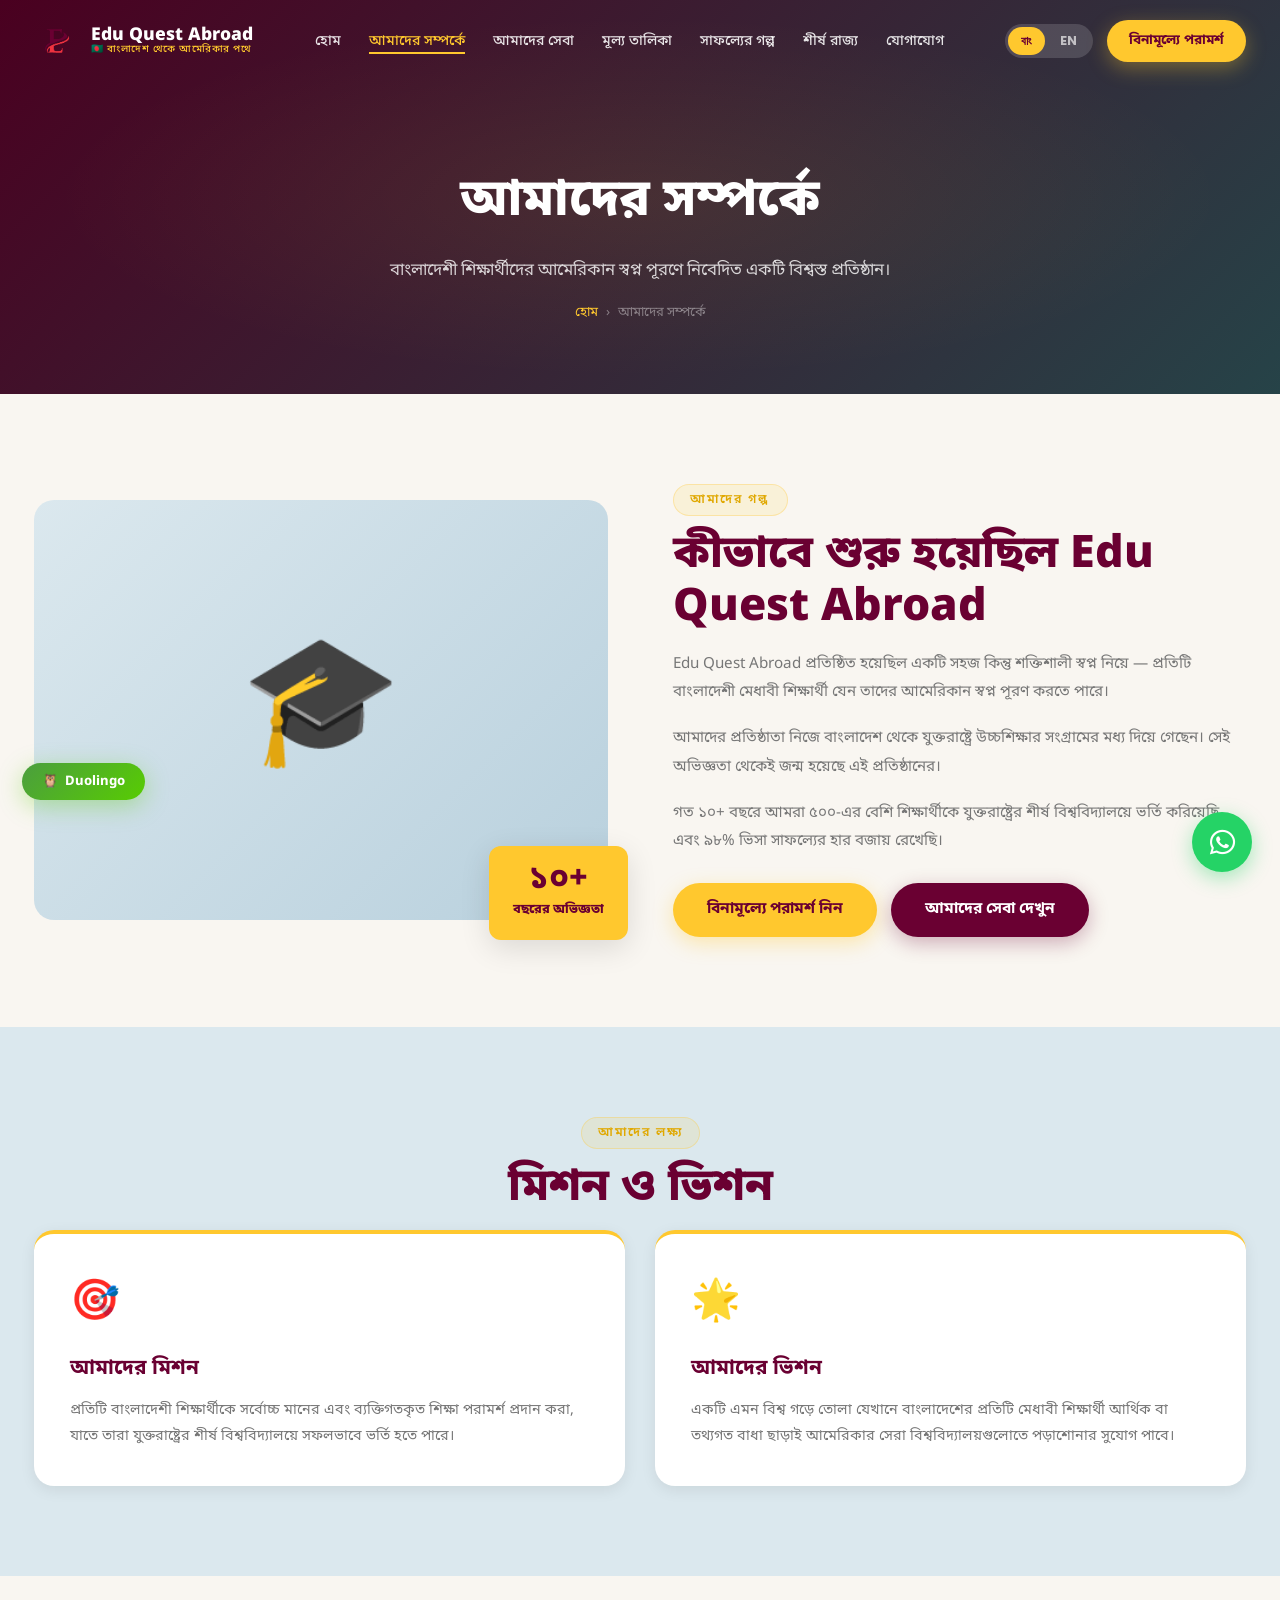
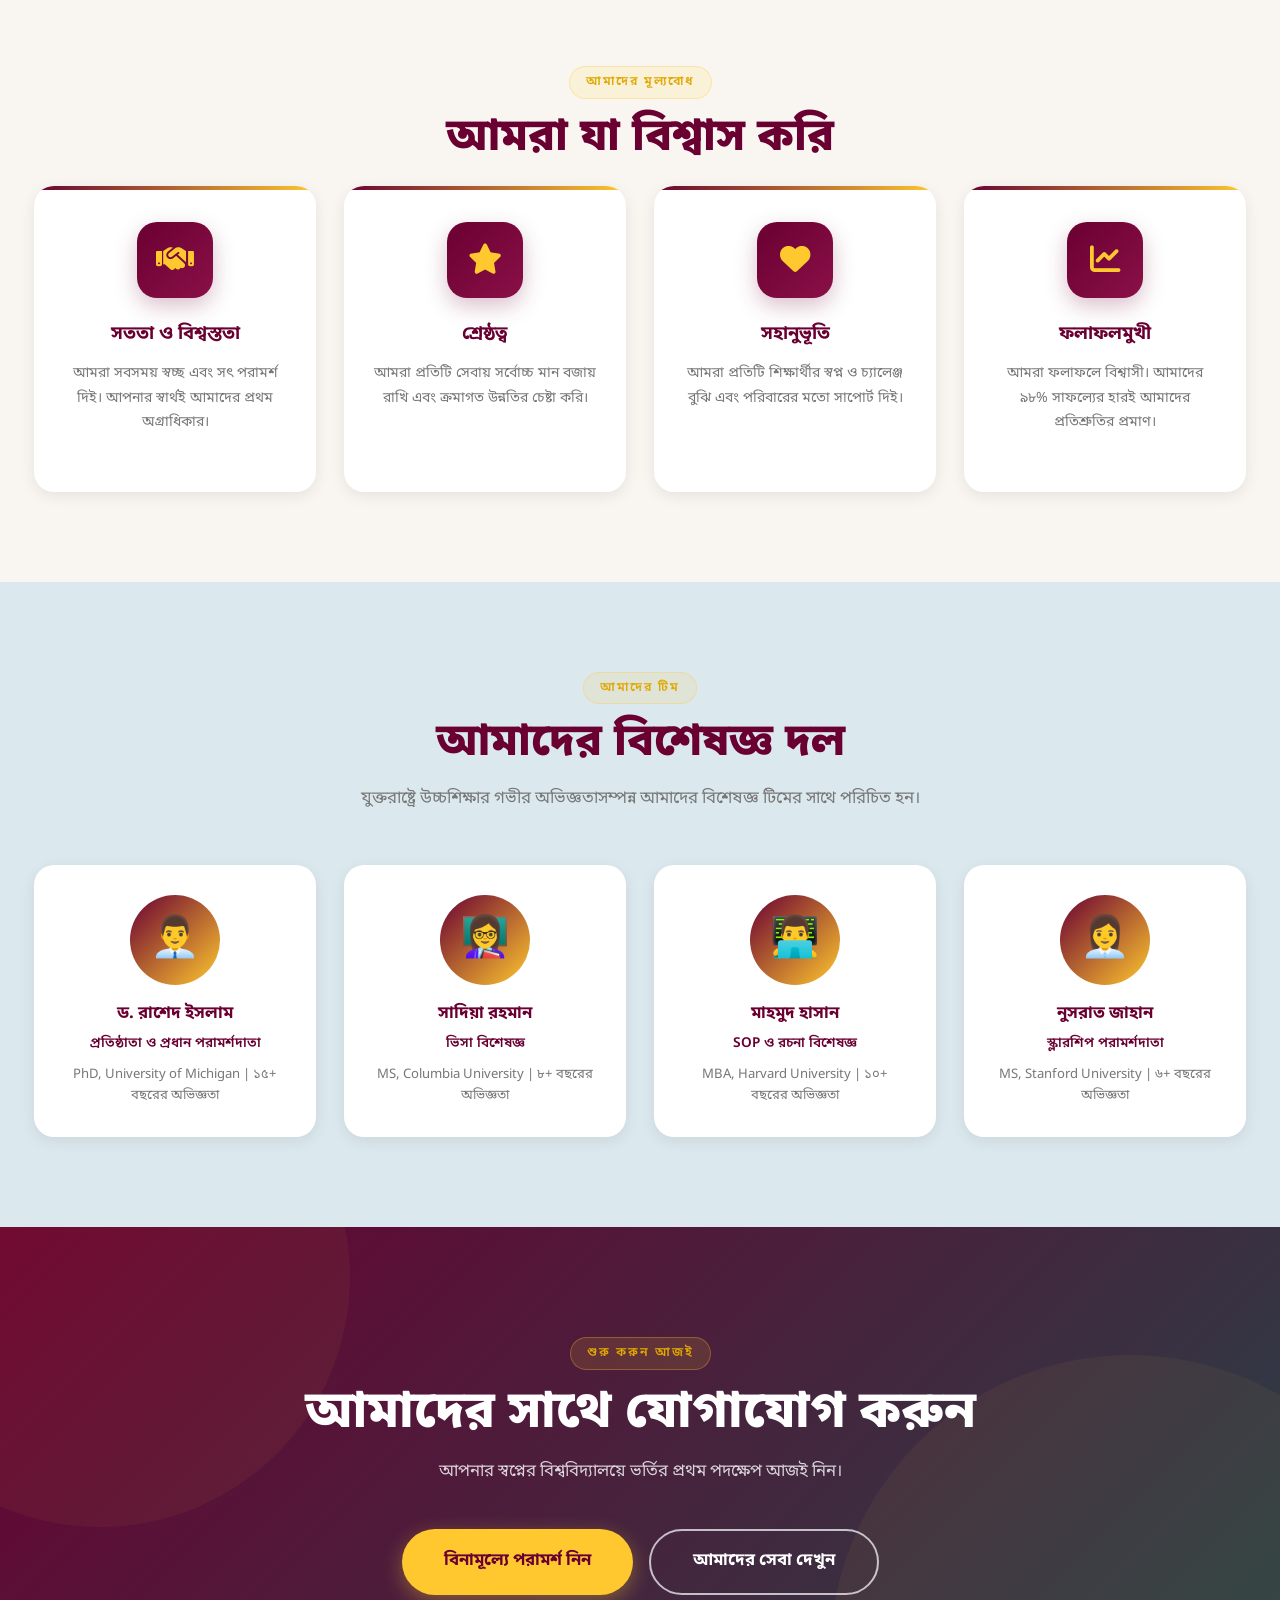
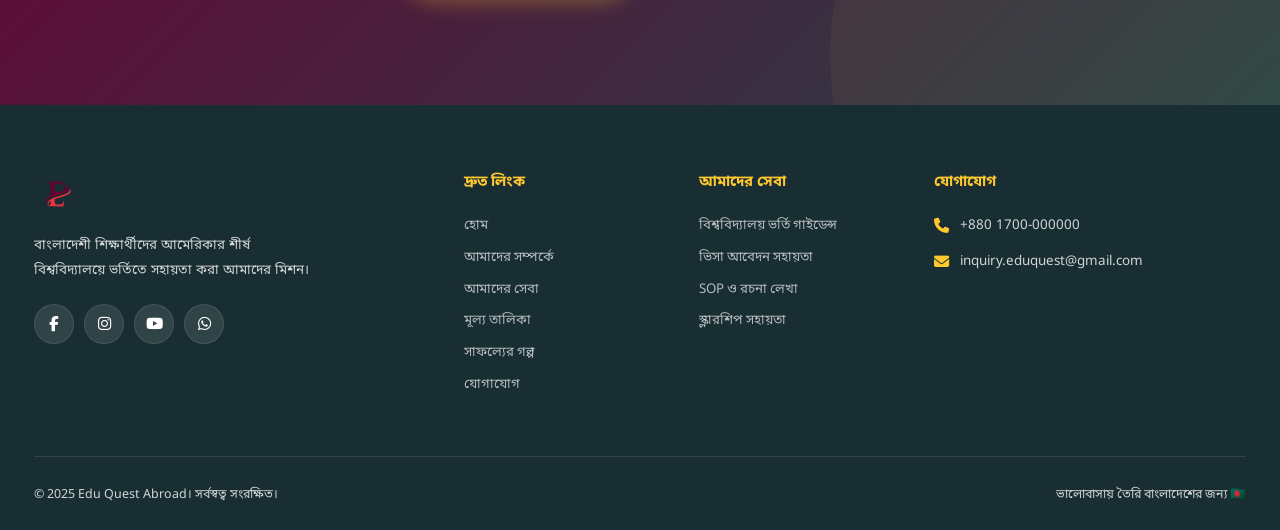
==== commit 80b9f71b: "Added new pricing page and updated website layout" ====
--- a/about.html
+++ b/about.html
@@ -27,6 +27,7 @@
       <li><a href="index.html"            data-i18n="nav-home">হোম</a></li>
       <li><a href="about.html"            data-i18n="nav-about" class="active">আমাদের সম্পর্কে</a></li>
       <li><a href="services.html"         data-i18n="nav-services">আমাদের সেবা</a></li>
+      <li><a href="pricing.html"          data-i18n="nav-pricing">মূল্য তালিকা</a></li>
       <li><a href="success-stories.html"  data-i18n="nav-stories">সাফল্যের গল্প</a></li>
       <li><a href="top-states.html"       data-i18n="nav-states">শীর্ষ রাজ্য</a></li>
       <li><a href="contact.html"          data-i18n="nav-contact">যোগাযোগ</a></li>
@@ -48,6 +49,7 @@
   <a href="index.html"           data-i18n="nav-home">হোম</a>
   <a href="about.html"           data-i18n="nav-about">আমাদের সম্পর্কে</a>
   <a href="services.html"        data-i18n="nav-services">আমাদের সেবা</a>
+  <a href="pricing.html"         data-i18n="nav-pricing">মূল্য তালিকা</a>
   <a href="success-stories.html" data-i18n="nav-stories">সাফল্যের গল্প</a>
   <a href="top-states.html"      data-i18n="nav-states">শীর্ষ রাজ্য</a>
   <a href="contact.html"         data-i18n="nav-contact">যোগাযোগ</a>
@@ -60,8 +62,8 @@
 <!-- PAGE HERO -->
 <section class="page-hero">
   <div class="container">
-    <h1>আমাদের সম্পর্কে</h1>
-    <p>বাংলাদেশী শিক্ষার্থীদের আমেরিকান স্বপ্ন পূরণে নিবেদিত একটি বিশ্বস্ত প্রতিষ্ঠান।</p>
+    <h1 data-i18n="about-hero-title">আমাদের সম্পর্কে</h1>
+    <p data-i18n="about-hero-sub">বাংলাদেশী শিক্ষার্থীদের আমেরিকান স্বপ্ন পূরণে নিবেদিত একটি বিশ্বস্ত প্রতিষ্ঠান।</p>
     <div class="breadcrumb">
       <a href="index.html" data-i18n="nav-home">হোম</a>
       <span>›</span>
@@ -82,20 +84,20 @@
         </div>
       </div>
       <div class="reveal from-right">
-        <span class="section-eyebrow">আমাদের গল্প</span>
-        <h2 class="section-title" style="text-align:left;">কীভাবে শুরু হয়েছিল Edu Quest Abroad</h2>
-        <p style="color:var(--gray);line-height:1.85;margin-bottom:18px;font-size:.95rem;">
+        <span class="section-eyebrow" data-i18n="about-story-eye">আমাদের গল্প</span>
+        <h2 class="section-title" style="text-align:left;" data-i18n="about-story-title">কীভাবে শুরু হয়েছিল Edu Quest Abroad</h2>
+        <p style="color:var(--gray);line-height:1.85;margin-bottom:18px;font-size:.95rem;" data-i18n="about-story-p1">
           Edu Quest Abroad প্রতিষ্ঠিত হয়েছিল একটি সহজ কিন্তু শক্তিশালী স্বপ্ন নিয়ে — প্রতিটি বাংলাদেশী মেধাবী শিক্ষার্থী যেন তাদের আমেরিকান স্বপ্ন পূরণ করতে পারে।
         </p>
-        <p style="color:var(--gray);line-height:1.85;margin-bottom:18px;font-size:.95rem;">
+        <p style="color:var(--gray);line-height:1.85;margin-bottom:18px;font-size:.95rem;" data-i18n="about-story-p2">
           আমাদের প্রতিষ্ঠাতা নিজে বাংলাদেশ থেকে যুক্তরাষ্ট্রে উচ্চশিক্ষার সংগ্রামের মধ্য দিয়ে গেছেন। সেই অভিজ্ঞতা থেকেই জন্ম হয়েছে এই প্রতিষ্ঠানের — যাতে পরবর্তী প্রজন্মকে একই কঠিন পথ পাড়ি দিতে না হয়।
         </p>
-        <p style="color:var(--gray);line-height:1.85;font-size:.95rem;">
+        <p style="color:var(--gray);line-height:1.85;font-size:.95rem;" data-i18n="about-story-p3">
           গত ১০+ বছরে আমরা ৫০০-এর বেশি শিক্ষার্থীকে যুক্তরাষ্ট্রের শীর্ষ বিশ্ববিদ্যালয়ে ভর্তি করিয়েছি এবং ৯৮% ভিসা সাফল্যের হার বজায় রেখেছি।
         </p>
         <div style="display:flex;gap:14px;margin-top:28px;flex-wrap:wrap;">
-          <a href="contact.html" class="btn btn-gold">বিনামূল্যে পরামর্শ নিন</a>
-          <a href="services.html" class="btn btn-maroon">আমাদের সেবা দেখুন</a>
+          <a href="contact.html" class="btn btn-gold" data-i18n="about-cta-consult">বিনামূল্যে পরামর্শ নিন</a>
+          <a href="services.html" class="btn btn-maroon" data-i18n="about-cta-services">আমাদের সেবা দেখুন</a>
         </div>
       </div>
     </div>
@@ -106,19 +108,19 @@
 <section class="section-pad" style="background:var(--pale-blue);">
   <div class="container">
     <div class="text-center">
-      <span class="section-eyebrow">আমাদের লক্ষ্য</span>
-      <h2 class="section-title">মিশন ও ভিশন</h2>
+      <span class="section-eyebrow" data-i18n="about-mv-eye">আমাদের লক্ষ্য</span>
+      <h2 class="section-title" data-i18n="about-mv-title">মিশন ও ভিশন</h2>
     </div>
     <div class="mv-grid" style="margin-top:10px;">
       <div class="mv-card reveal">
         <div class="mv-icon">🎯</div>
-        <h3>আমাদের মিশন</h3>
-        <p>প্রতিটি বাংলাদেশী শিক্ষার্থীকে সর্বোচ্চ মানের এবং ব্যক্তিগতকৃত শিক্ষা পরামর্শ প্রদান করা, যাতে তারা যুক্তরাষ্ট্রের শীর্ষ বিশ্ববিদ্যালয়ে সফলভাবে ভর্তি হতে পারে এবং তাদের ক্যারিয়ার গড়ে তুলতে পারে।</p>
+        <h3 data-i18n="about-mission-h">আমাদের মিশন</h3>
+        <p data-i18n="about-mission-p">প্রতিটি বাংলাদেশী শিক্ষার্থীকে সর্বোচ্চ মানের এবং ব্যক্তিগতকৃত শিক্ষা পরামর্শ প্রদান করা, যাতে তারা যুক্তরাষ্ট্রের শীর্ষ বিশ্ববিদ্যালয়ে সফলভাবে ভর্তি হতে পারে এবং তাদের ক্যারিয়ার গড়ে তুলতে পারে।</p>
       </div>
       <div class="mv-card reveal d-2">
         <div class="mv-icon">🌟</div>
-        <h3>আমাদের ভিশন</h3>
-        <p>একটি এমন বিশ্ব গড়ে তোলা যেখানে বাংলাদেশের প্রতিটি মেধাবী শিক্ষার্থী আর্থিক বা তথ্যগত বাধা ছাড়াই আমেরিকার সেরা বিশ্ববিদ্যালয়গুলোতে পড়াশোনার সুযোগ পাবে।</p>
+        <h3 data-i18n="about-vision-h">আমাদের ভিশন</h3>
+        <p data-i18n="about-vision-p">একটি এমন বিশ্ব গড়ে তোলা যেখানে বাংলাদেশের প্রতিটি মেধাবী শিক্ষার্থী আর্থিক বা তথ্যগত বাধা ছাড়াই আমেরিকার সেরা বিশ্ববিদ্যালয়গুলোতে পড়াশোনার সুযোগ পাবে।</p>
       </div>
     </div>
   </div>
@@ -128,29 +130,29 @@
 <section class="section-pad" style="background:var(--beige);">
   <div class="container">
     <div class="text-center">
-      <span class="section-eyebrow">আমাদের মূল্যবোধ</span>
-      <h2 class="section-title">আমরা যা বিশ্বাস করি</h2>
+      <span class="section-eyebrow" data-i18n="about-values-eye">আমাদের মূল্যবোধ</span>
+      <h2 class="section-title" data-i18n="about-values-title">আমরা যা বিশ্বাস করি</h2>
     </div>
     <div class="services-grid" style="margin-top:20px;">
       <div class="service-card reveal">
         <div class="svc-icon-wrap"><i class="fas fa-handshake"></i></div>
-        <h3 class="svc-title">সততা ও বিশ্বস্ততা</h3>
-        <p class="svc-desc">আমরা সবসময় স্বচ্ছ এবং সৎ পরামর্শ দিই। আপনার স্বার্থই আমাদের প্রথম অগ্রাধিকার।</p>
+        <h3 class="svc-title" data-i18n="about-val1-h">সততা ও বিশ্বস্ততা</h3>
+        <p class="svc-desc" data-i18n="about-val1-p">আমরা সবসময় স্বচ্ছ এবং সৎ পরামর্শ দিই। আপনার স্বার্থই আমাদের প্রথম অগ্রাধিকার।</p>
       </div>
       <div class="service-card reveal d-1">
         <div class="svc-icon-wrap"><i class="fas fa-star"></i></div>
-        <h3 class="svc-title">শ্রেষ্ঠত্ব</h3>
-        <p class="svc-desc">আমরা প্রতিটি সেবায় সর্বোচ্চ মান বজায় রাখি এবং ক্রমাগত উন্নতির চেষ্টা করি।</p>
+        <h3 class="svc-title" data-i18n="about-val2-h">শ্রেষ্ঠত্ব</h3>
+        <p class="svc-desc" data-i18n="about-val2-p">আমরা প্রতিটি সেবায় সর্বোচ্চ মান বজায় রাখি এবং ক্রমাগত উন্নতির চেষ্টা করি।</p>
       </div>
       <div class="service-card reveal d-2">
         <div class="svc-icon-wrap"><i class="fas fa-heart"></i></div>
-        <h3 class="svc-title">সহানুভূতি</h3>
-        <p class="svc-desc">আমরা প্রতিটি শিক্ষার্থীর স্বপ্ন ও চ্যালেঞ্জ বুঝি এবং পরিবারের মতো সাপোর্ট দিই।</p>
+        <h3 class="svc-title" data-i18n="about-val3-h">সহানুভূতি</h3>
+        <p class="svc-desc" data-i18n="about-val3-p">আমরা প্রতিটি শিক্ষার্থীর স্বপ্ন ও চ্যালেঞ্জ বুঝি এবং পরিবারের মতো সাপোর্ট দিই।</p>
       </div>
       <div class="service-card reveal d-3">
         <div class="svc-icon-wrap"><i class="fas fa-chart-line"></i></div>
-        <h3 class="svc-title">ফলাফলমুখী</h3>
-        <p class="svc-desc">আমরা ফলাফলে বিশ্বাসী। আমাদের ৯৮% সাফল্যের হারই আমাদের প্রতিশ্রুতির প্রমাণ।</p>
+        <h3 class="svc-title" data-i18n="about-val4-h">ফলাফলমুখী</h3>
+        <p class="svc-desc" data-i18n="about-val4-p">আমরা ফলাফলে বিশ্বাসী। আমাদের ৯৮% সাফল্যের হারই আমাদের প্রতিশ্রুতির প্রমাণ।</p>
       </div>
     </div>
   </div>
@@ -160,9 +162,9 @@
 <section class="section-pad" style="background:var(--pale-blue);">
   <div class="container">
     <div class="text-center">
-      <span class="section-eyebrow">আমাদের টিম</span>
-      <h2 class="section-title">আমাদের বিশেষজ্ঞ দল</h2>
-      <p class="section-sub">যুক্তরাষ্ট্রে উচ্চশিক্ষার গভীর অভিজ্ঞতাসম্পন্ন আমাদের বিশেষজ্ঞ টিমের সাথে পরিচিত হন।</p>
+      <span class="section-eyebrow" data-i18n="about-team-eye">আমাদের টিম</span>
+      <h2 class="section-title" data-i18n="about-team-title">আমাদের বিশেষজ্ঞ দল</h2>
+      <p class="section-sub" data-i18n="about-team-sub">যুক্তরাষ্ট্রে উচ্চশিক্ষার গভীর অভিজ্ঞতাসম্পন্ন আমাদের বিশেষজ্ঞ টিমের সাথে পরিচিত হন।</p>
     </div>
     <div class="team-grid">
       <div class="team-card reveal">
@@ -196,12 +198,12 @@
 <!-- CTA -->
 <section id="cta-final">
   <div class="container cta-inner">
-    <span class="section-eyebrow">শুরু করুন আজই</span>
-    <h2 class="section-title" style="color:white;">আমাদের সাথে যোগাযোগ করুন</h2>
-    <p class="section-sub" style="color:rgba(255,255,255,.8);">আপনার স্বপ্নের বিশ্ববিদ্যালয়ে ভর্তির প্রথম পদক্ষেপ আজই নিন।</p>
+    <span class="section-eyebrow" data-i18n="sec-cta-eye">শুরু করুন আজই</span>
+    <h2 class="section-title" style="color:white;" data-i18n="about-cta-h2">আমাদের সাথে যোগাযোগ করুন</h2>
+    <p class="section-sub" style="color:rgba(255,255,255,.8);" data-i18n="about-cta-p">আপনার স্বপ্নের বিশ্ববিদ্যালয়ে ভর্তির প্রথম পদক্ষেপ আজই নিন।</p>
     <div class="cta-btns">
-      <a href="contact.html" class="btn btn-gold btn-lg">📅 বিনামূল্যে পরামর্শ নিন</a>
-      <a href="services.html" class="btn btn-outline-white btn-lg">আমাদের সেবা দেখুন</a>
+      <a href="contact.html" class="btn btn-gold btn-lg" data-i18n="about-cta-consult">📅 বিনামূল্যে পরামর্শ নিন</a>
+      <a href="services.html" class="btn btn-outline-white btn-lg" data-i18n="about-cta-services">আমাদের সেবা দেখুন</a>
     </div>
   </div>
 </section>
@@ -226,6 +228,7 @@
           <a href="index.html"           data-i18n="nav-home">হোম</a>
           <a href="about.html"           data-i18n="nav-about">আমাদের সম্পর্কে</a>
           <a href="services.html"        data-i18n="nav-services">আমাদের সেবা</a>
+          <a href="pricing.html"         data-i18n="nav-pricing">মূল্য তালিকা</a>
           <a href="success-stories.html" data-i18n="nav-stories">সাফল্যের গল্প</a>
           <a href="contact.html"         data-i18n="nav-contact">যোগাযোগ</a>
         </div>
@@ -241,8 +244,8 @@
       </div>
       <div>
         <h4 class="footer-heading" data-i18n="foot-contact-h">যোগাযোগ</h4>
-        <div class="contact-line"><i class="fas fa-phone"></i><span>+1 (555) 123-4567</span></div>
-        <div class="contact-line"><i class="fas fa-envelope"></i><span>info@eduquestabroad.com</span></div>
+        <div class="contact-line"><i class="fas fa-phone"></i><span>+880 1700-000000</span></div>
+        <div class="contact-line"><i class="fas fa-envelope"></i><span>inquiry.eduquest@gmail.com</span></div>
       </div>
     </div>
     <div class="footer-bottom">
@@ -252,7 +255,7 @@
   </div>
 </footer>
 
-<a href="https://wa.me/1234567890" class="wa-float" target="_blank"><i class="fab fa-whatsapp"></i></a>
+<a href="https://wa.me/8801700000000" class="wa-float" target="_blank"><i class="fab fa-whatsapp"></i></a>
 <script src="assets/js/main.js"></script>
 </body>
 </html>
--- a/assets/css/style.css
+++ b/assets/css/style.css
@@ -1350,3 +1350,260 @@
   .cta-btns { flex-direction: column; align-items: center; }
   .lang-toggle { display: none; }
 }
+
+/* ============================================================
+   NEW ADDITIONS — Pricing Page, Duolingo Popup, Animations
+   ============================================================ */
+
+/* ─── ANIMATIONS ─────────────────────────────────────────── */
+@keyframes duoFadeIn {
+  from { opacity: 0; transform: translateY(28px) scale(.97); }
+  to   { opacity: 1; transform: translateY(0) scale(1); }
+}
+@keyframes pricingEntrance {
+  from { opacity: 0; transform: translateY(32px); }
+  to   { opacity: 1; transform: translateY(0); }
+}
+
+/* ─── PRICING GRID ───────────────────────────────────────── */
+.pricing-grid {
+  display: grid;
+  grid-template-columns: repeat(auto-fit, minmax(240px, 1fr));
+  gap: 28px;
+  align-items: stretch;
+}
+
+.pricing-card {
+  background: var(--white);
+  border-radius: 20px;
+  padding: 36px 28px 32px;
+  box-shadow: var(--shadow-sm);
+  border: 2px solid transparent;
+  display: flex;
+  flex-direction: column;
+  gap: 0;
+  position: relative;
+  transition: transform .3s ease, box-shadow .3s ease, border-color .3s ease;
+  animation: pricingEntrance .5s ease both;
+}
+.pricing-card:hover {
+  transform: translateY(-8px) scale(1.03);
+  box-shadow: var(--shadow-lg);
+}
+.pricing-card.popular {
+  border-color: var(--gold);
+  background: linear-gradient(160deg, #fffbee, var(--white));
+}
+.popular-badge {
+  position: absolute;
+  top: -14px;
+  left: 50%;
+  transform: translateX(-50%);
+  background: var(--gold);
+  color: var(--maroon);
+  font-size: .78rem;
+  font-weight: 800;
+  padding: 5px 18px;
+  border-radius: 50px;
+  white-space: nowrap;
+  letter-spacing: .5px;
+}
+.pricing-icon {
+  font-size: 2.4rem;
+  margin-bottom: 14px;
+  text-align: center;
+}
+.pricing-days {
+  font-size: 1.25rem;
+  font-weight: 800;
+  color: var(--maroon);
+  text-align: center;
+  margin-bottom: 8px;
+}
+.pricing-price {
+  font-size: 2.4rem;
+  font-weight: 800;
+  color: var(--teal);
+  text-align: center;
+  margin-bottom: 4px;
+  line-height: 1.1;
+}
+.pricing-per {
+  font-size: .82rem;
+  color: var(--gray);
+  text-align: center;
+  margin-bottom: 20px;
+}
+.pricing-includes {
+  list-style: none;
+  display: flex;
+  flex-direction: column;
+  gap: 10px;
+  margin-bottom: 24px;
+  flex: 1;
+}
+.pricing-includes li {
+  display: flex;
+  gap: 10px;
+  align-items: flex-start;
+  font-size: .88rem;
+  color: var(--charcoal);
+}
+.pricing-includes li i {
+  color: var(--maroon);
+  margin-top: 2px;
+  flex-shrink: 0;
+}
+
+/* ─── SPECIAL BATCH CARD ─────────────────────────────────── */
+.special-batch-card {
+  background: rgba(255,255,255,.06);
+  border: 1px solid rgba(255,255,255,.18);
+  border-radius: 24px;
+  padding: 48px;
+  display: grid;
+  grid-template-columns: 1fr 2fr;
+  gap: 56px;
+  align-items: center;
+  backdrop-filter: blur(8px);
+}
+@media (max-width: 768px) {
+  .special-batch-card { grid-template-columns: 1fr; gap: 30px; padding: 32px 24px; }
+}
+.sb-price { margin-top: 16px; }
+
+/* ─── REGULAR PRICING CARDS ──────────────────────────────── */
+.regular-pricing-card {
+  background: var(--white);
+  border-radius: 18px;
+  padding: 32px 28px;
+  box-shadow: var(--shadow-sm);
+  border: 2px solid var(--pale-blue);
+  display: flex;
+  flex-direction: column;
+  gap: 20px;
+  transition: transform .3s ease, box-shadow .3s ease;
+}
+.regular-pricing-card:hover {
+  transform: translateY(-6px) scale(1.02);
+  box-shadow: var(--shadow-md);
+  border-color: var(--maroon);
+}
+.rpc-top {
+  text-align: center;
+  padding-bottom: 20px;
+  border-bottom: 1px solid var(--pale-blue);
+}
+.rpc-top h3 {
+  font-size: 1.3rem;
+  font-weight: 800;
+  color: var(--teal);
+  margin-bottom: 8px;
+}
+.rpc-price {
+  font-size: 2rem;
+  font-weight: 800;
+  color: var(--maroon);
+  line-height: 1.1;
+}
+.rpc-features {
+  list-style: none;
+  display: flex;
+  flex-direction: column;
+  gap: 10px;
+  flex: 1;
+}
+.rpc-features li {
+  display: flex;
+  gap: 10px;
+  align-items: flex-start;
+  font-size: .88rem;
+  color: var(--charcoal);
+}
+.rpc-features li i {
+  color: var(--maroon);
+  margin-top: 2px;
+  flex-shrink: 0;
+}
+
+/* ─── OFFER ITEMS (What We Offer) ────────────────────────── */
+.offer-item {
+  display: flex;
+  gap: 18px;
+  align-items: flex-start;
+  background: var(--white);
+  border-radius: 14px;
+  padding: 22px 24px;
+  box-shadow: var(--shadow-sm);
+  border: 1px solid rgba(0,0,0,.05);
+  transition: var(--transition);
+}
+.offer-item:hover {
+  transform: translateY(-4px);
+  box-shadow: var(--shadow-md);
+}
+.offer-icon {
+  width: 48px;
+  height: 48px;
+  border-radius: 12px;
+  background: rgba(106,0,50,.08);
+  display: flex;
+  align-items: center;
+  justify-content: center;
+  color: var(--maroon);
+  font-size: 1.2rem;
+  flex-shrink: 0;
+}
+.offer-text h4 {
+  font-size: .95rem;
+  font-weight: 700;
+  color: var(--maroon);
+  margin-bottom: 6px;
+}
+.offer-text p {
+  font-size: .83rem;
+  color: var(--gray);
+  line-height: 1.55;
+}
+
+/* ─── DUOLINGO FLOAT BUTTON ──────────────────────────────── */
+.duolingo-float-btn {
+  position: fixed;
+  bottom: 100px;
+  left: 22px;
+  z-index: 998;
+  background: linear-gradient(135deg, #4b9e3e, #58cc02);
+  color: white;
+  border: none;
+  border-radius: 50px;
+  padding: 12px 20px;
+  font-size: .82rem;
+  font-weight: 700;
+  cursor: pointer;
+  display: flex;
+  align-items: center;
+  gap: 7px;
+  box-shadow: 0 6px 24px rgba(88,204,2,.35);
+  transition: transform .25s ease, box-shadow .25s ease;
+  font-family: var(--font-bn);
+  line-height: 1;
+}
+.duolingo-float-btn:hover {
+  transform: translateY(-3px) scale(1.05);
+  box-shadow: 0 10px 32px rgba(88,204,2,.45);
+}
+.duolingo-float-btn span {
+  white-space: nowrap;
+}
+
+/* ─── PRICING FEATURES LIST ──────────────────────────────── */
+.pricing-features-list {
+  border-left: 4px solid var(--gold);
+}
+
+/* ─── RESPONSIVE TWEAKS ──────────────────────────────────── */
+@media (max-width: 768px) {
+  .pricing-grid { grid-template-columns: 1fr; }
+  .duolingo-float-btn span { display: none; }
+  .duolingo-float-btn { padding: 12px 14px; border-radius: 50%; }
+}
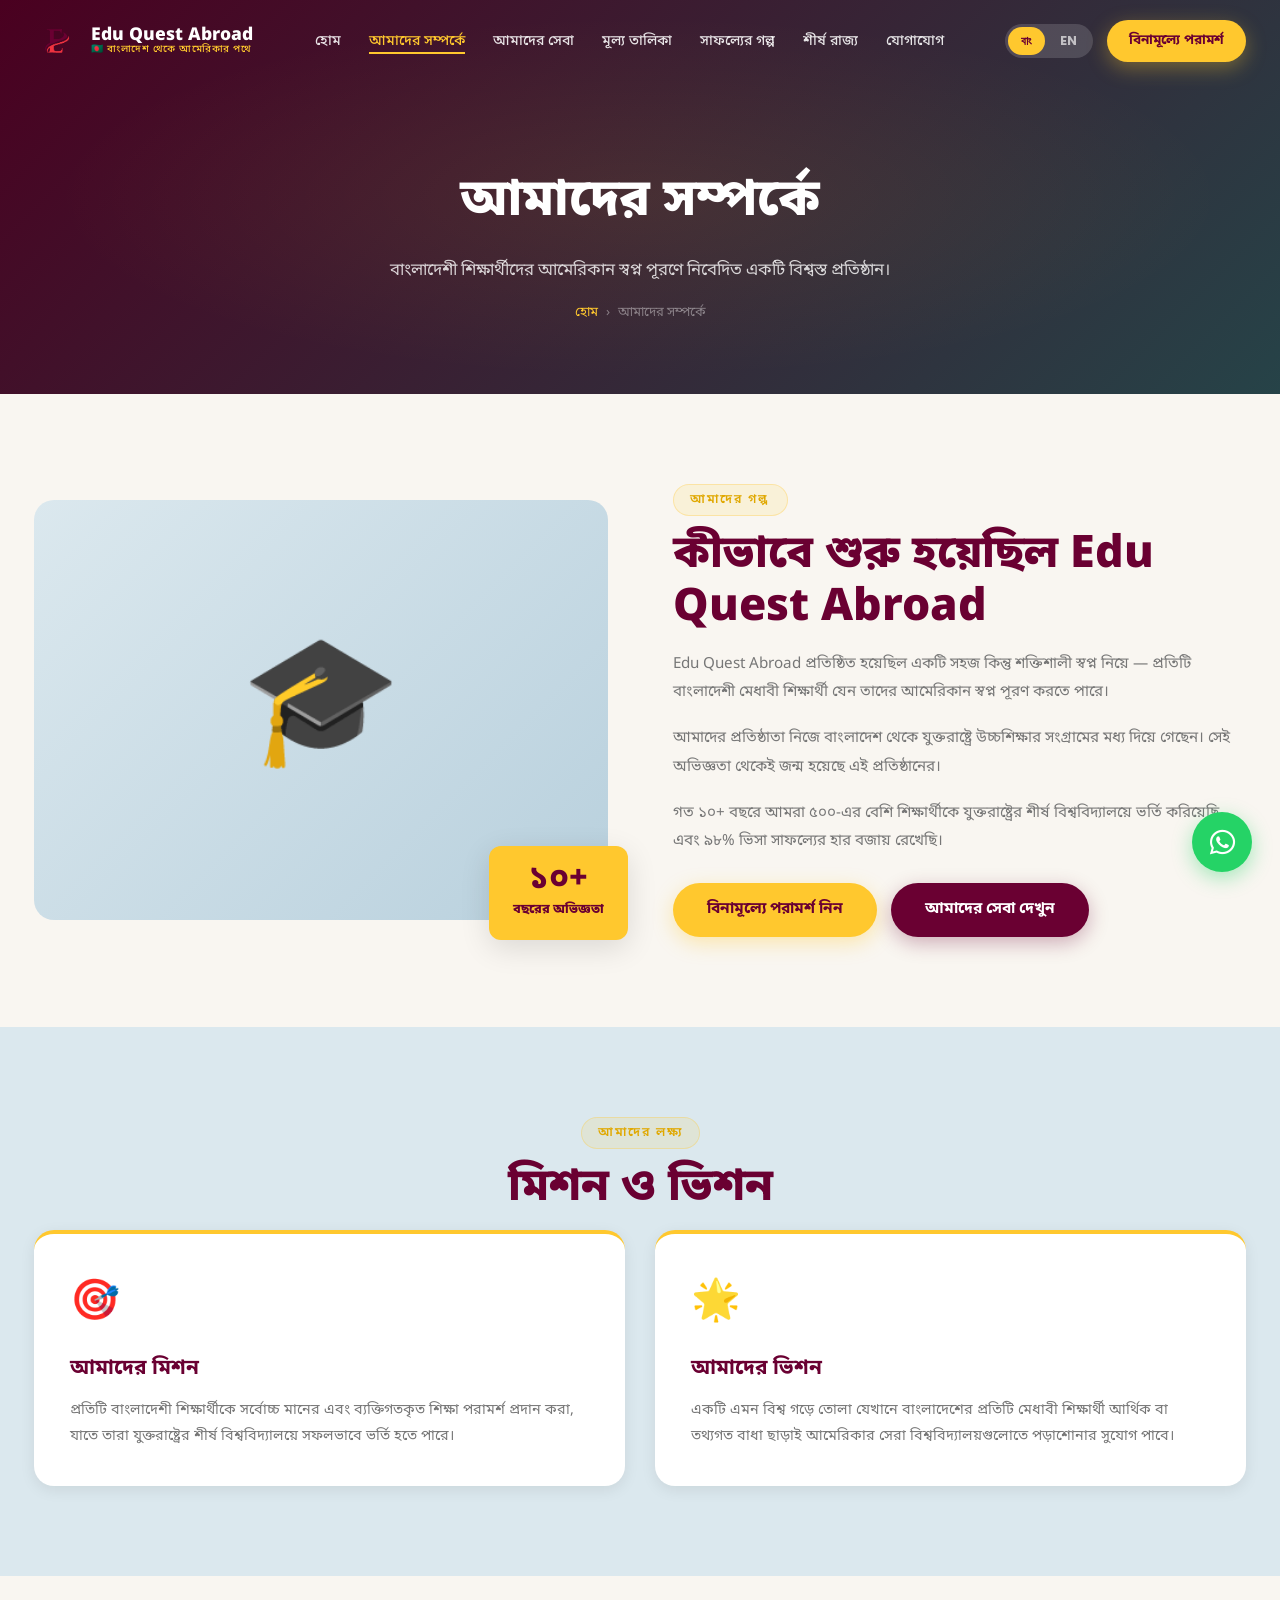
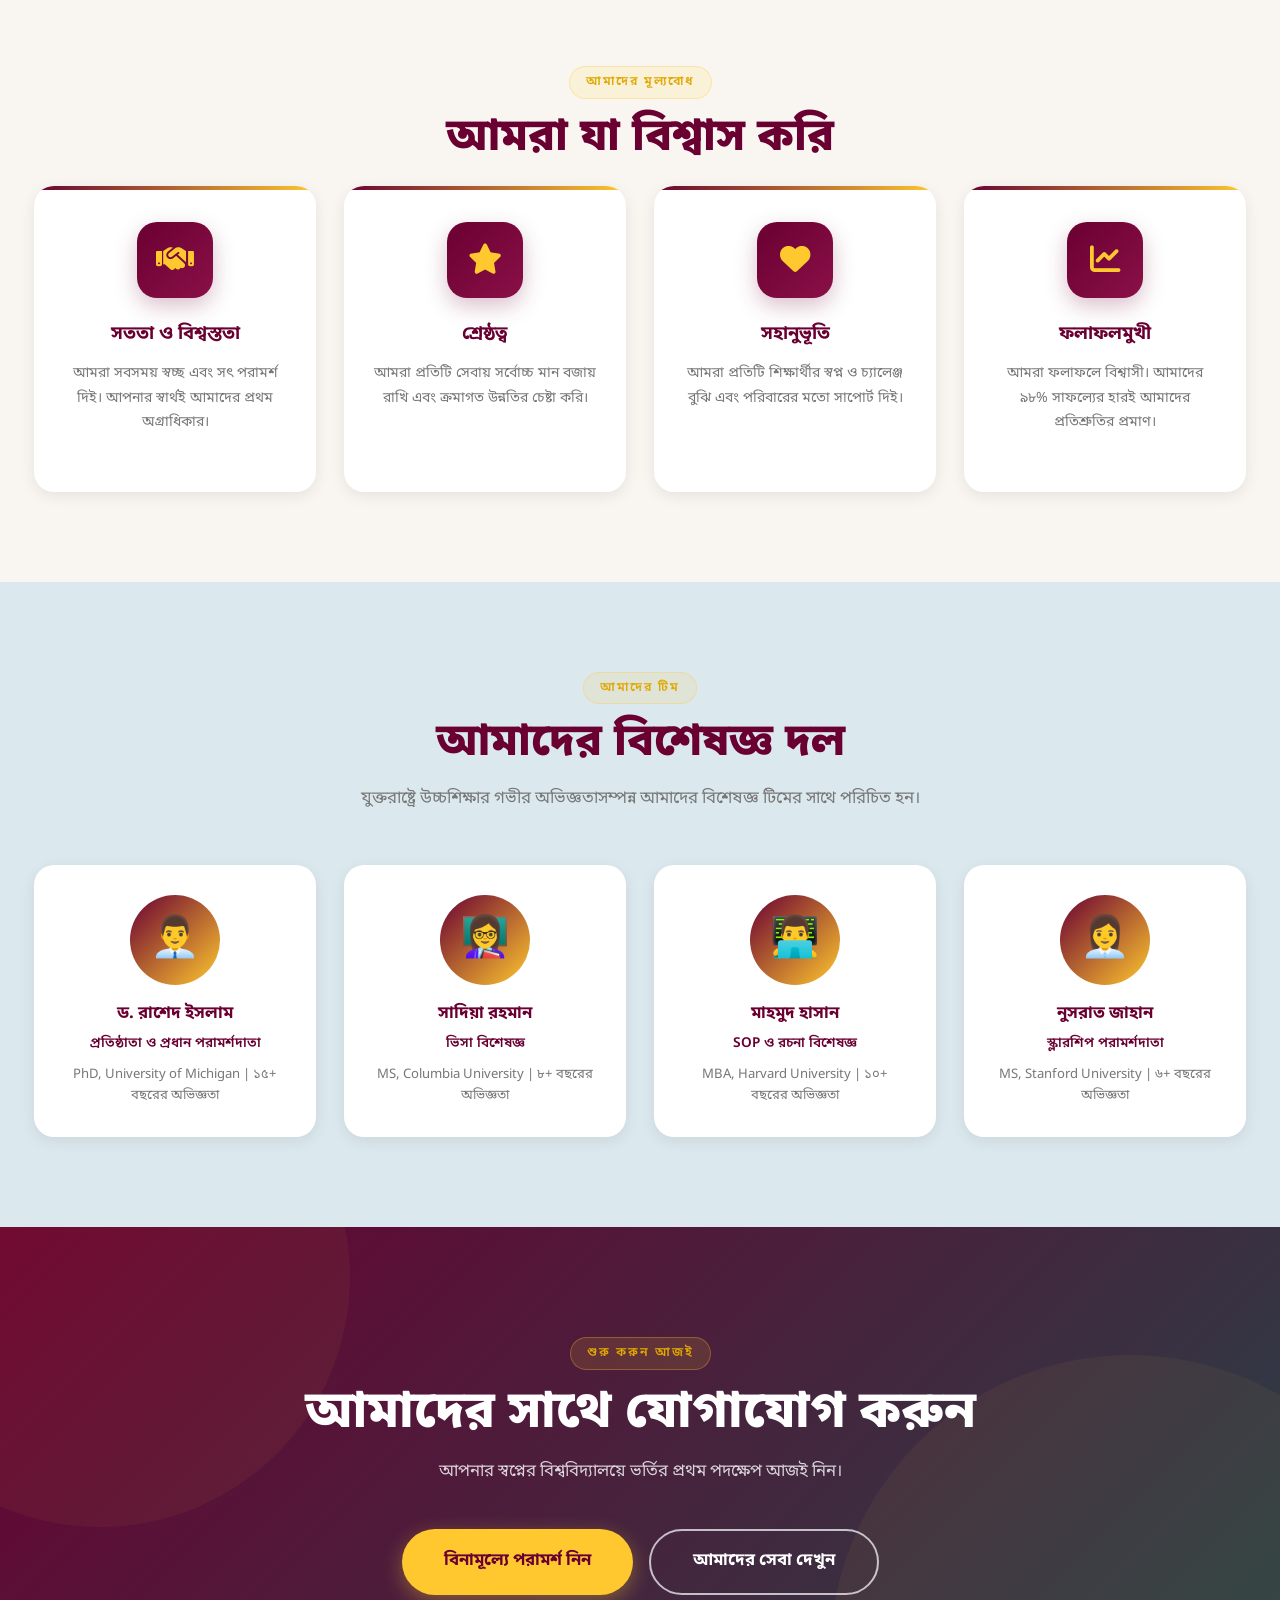
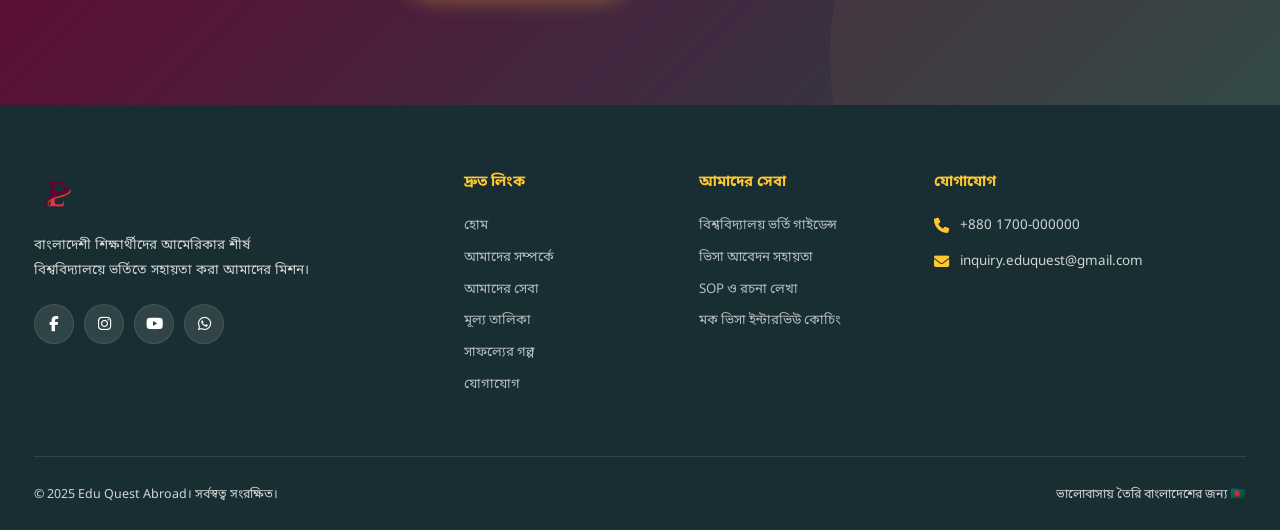
==== commit 2f8855ab: "Updated Code of service and Pricing sections" ====
--- a/about.html
+++ b/about.html
@@ -239,7 +239,7 @@
           <a href="services.html" data-i18n="svc-1-title">বিশ্ববিদ্যালয় ভর্তি গাইডেন্স</a>
           <a href="services.html" data-i18n="svc-2-title">ভিসা আবেদন সহায়তা</a>
           <a href="services.html" data-i18n="svc-3-title">SOP ও রচনা লেখা</a>
-          <a href="services.html" data-i18n="svc-4-title">স্কলারশিপ সহায়তা</a>
+          <a href="services.html" data-i18n="mock-title">মক ভিসা ইন্টারভিউ কোচিং</a>
         </div>
       </div>
       <div>
--- a/assets/css/style.css
+++ b/assets/css/style.css
@@ -1356,10 +1356,6 @@
    ============================================================ */
 
 /* ─── ANIMATIONS ─────────────────────────────────────────── */
-@keyframes duoFadeIn {
-  from { opacity: 0; transform: translateY(28px) scale(.97); }
-  to   { opacity: 1; transform: translateY(0) scale(1); }
-}
 @keyframes pricingEntrance {
   from { opacity: 0; transform: translateY(32px); }
   to   { opacity: 1; transform: translateY(0); }
@@ -1566,36 +1562,6 @@
   line-height: 1.55;
 }
 
-/* ─── DUOLINGO FLOAT BUTTON ──────────────────────────────── */
-.duolingo-float-btn {
-  position: fixed;
-  bottom: 100px;
-  left: 22px;
-  z-index: 998;
-  background: linear-gradient(135deg, #4b9e3e, #58cc02);
-  color: white;
-  border: none;
-  border-radius: 50px;
-  padding: 12px 20px;
-  font-size: .82rem;
-  font-weight: 700;
-  cursor: pointer;
-  display: flex;
-  align-items: center;
-  gap: 7px;
-  box-shadow: 0 6px 24px rgba(88,204,2,.35);
-  transition: transform .25s ease, box-shadow .25s ease;
-  font-family: var(--font-bn);
-  line-height: 1;
-}
-.duolingo-float-btn:hover {
-  transform: translateY(-3px) scale(1.05);
-  box-shadow: 0 10px 32px rgba(88,204,2,.45);
-}
-.duolingo-float-btn span {
-  white-space: nowrap;
-}
-
 /* ─── PRICING FEATURES LIST ──────────────────────────────── */
 .pricing-features-list {
   border-left: 4px solid var(--gold);
@@ -1604,6 +1570,4 @@
 /* ─── RESPONSIVE TWEAKS ──────────────────────────────────── */
 @media (max-width: 768px) {
   .pricing-grid { grid-template-columns: 1fr; }
-  .duolingo-float-btn span { display: none; }
-  .duolingo-float-btn { padding: 12px 14px; border-radius: 50%; }
-}
+}
